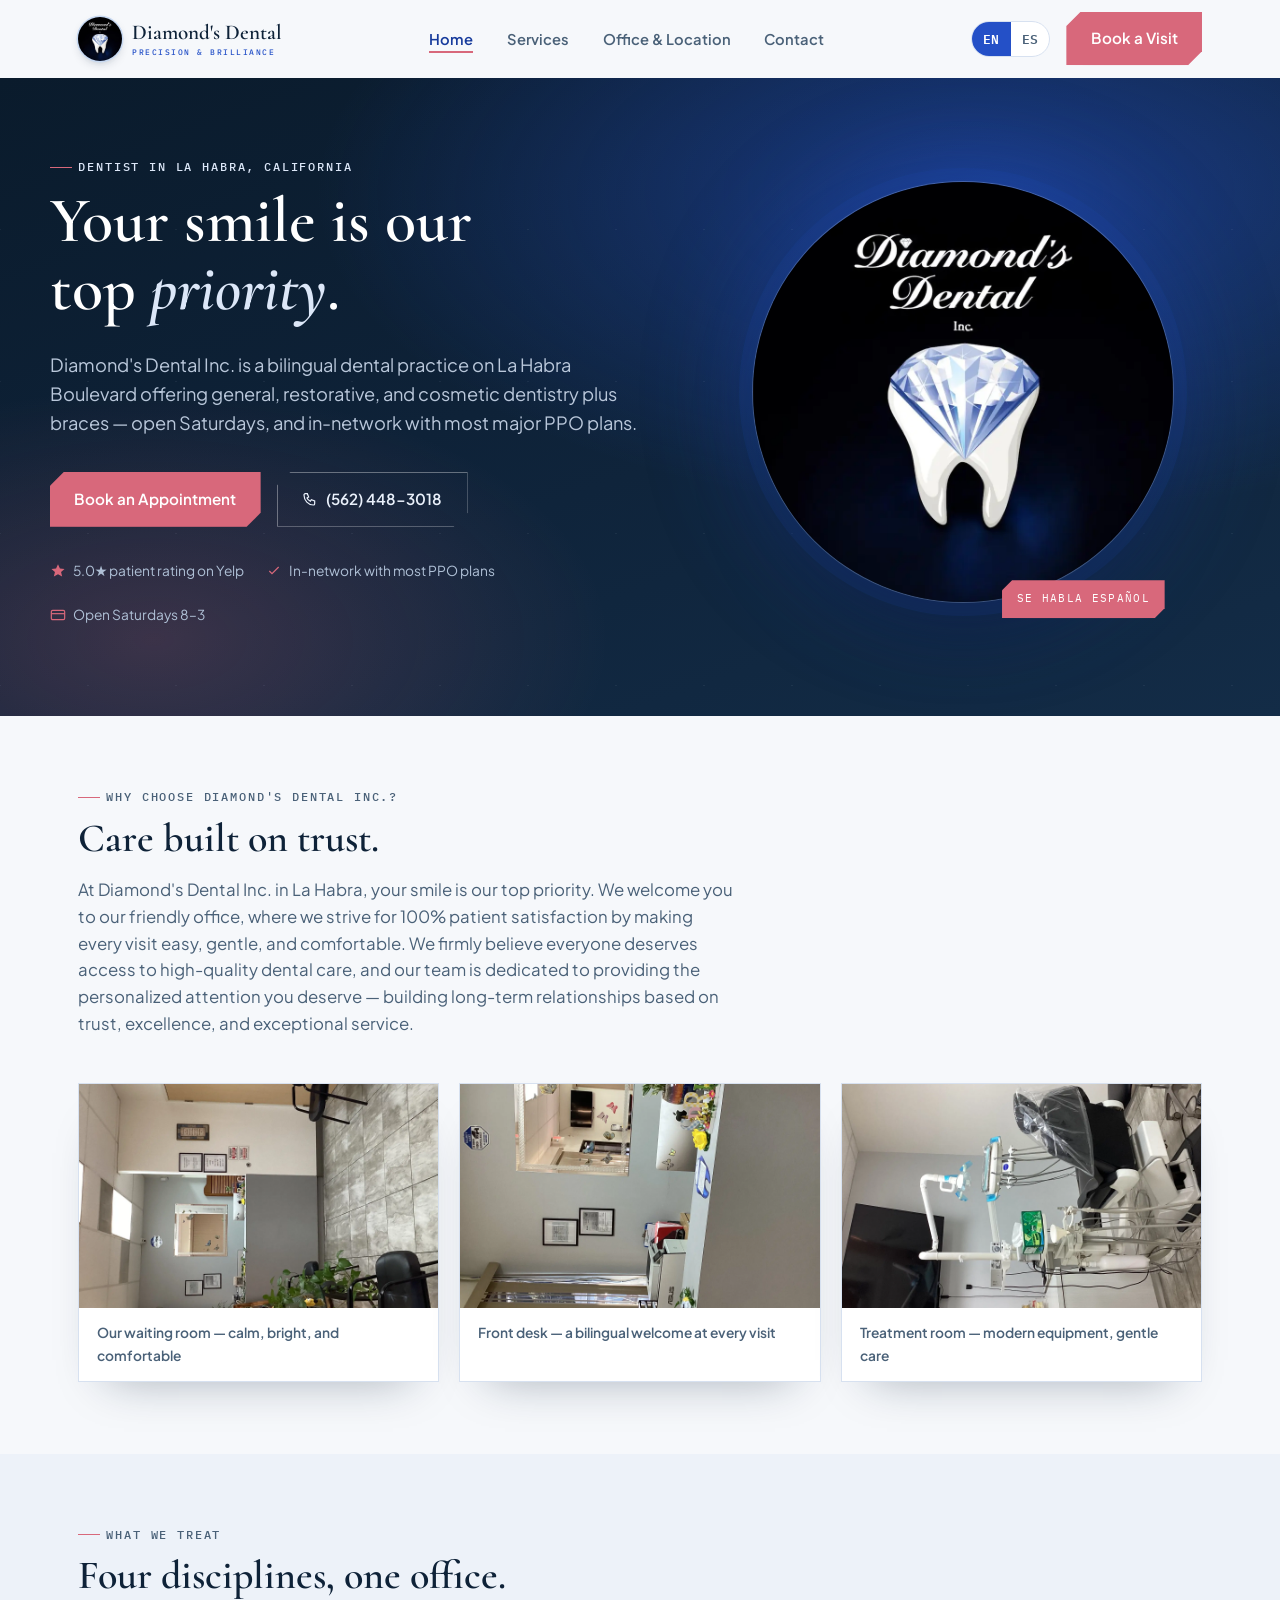
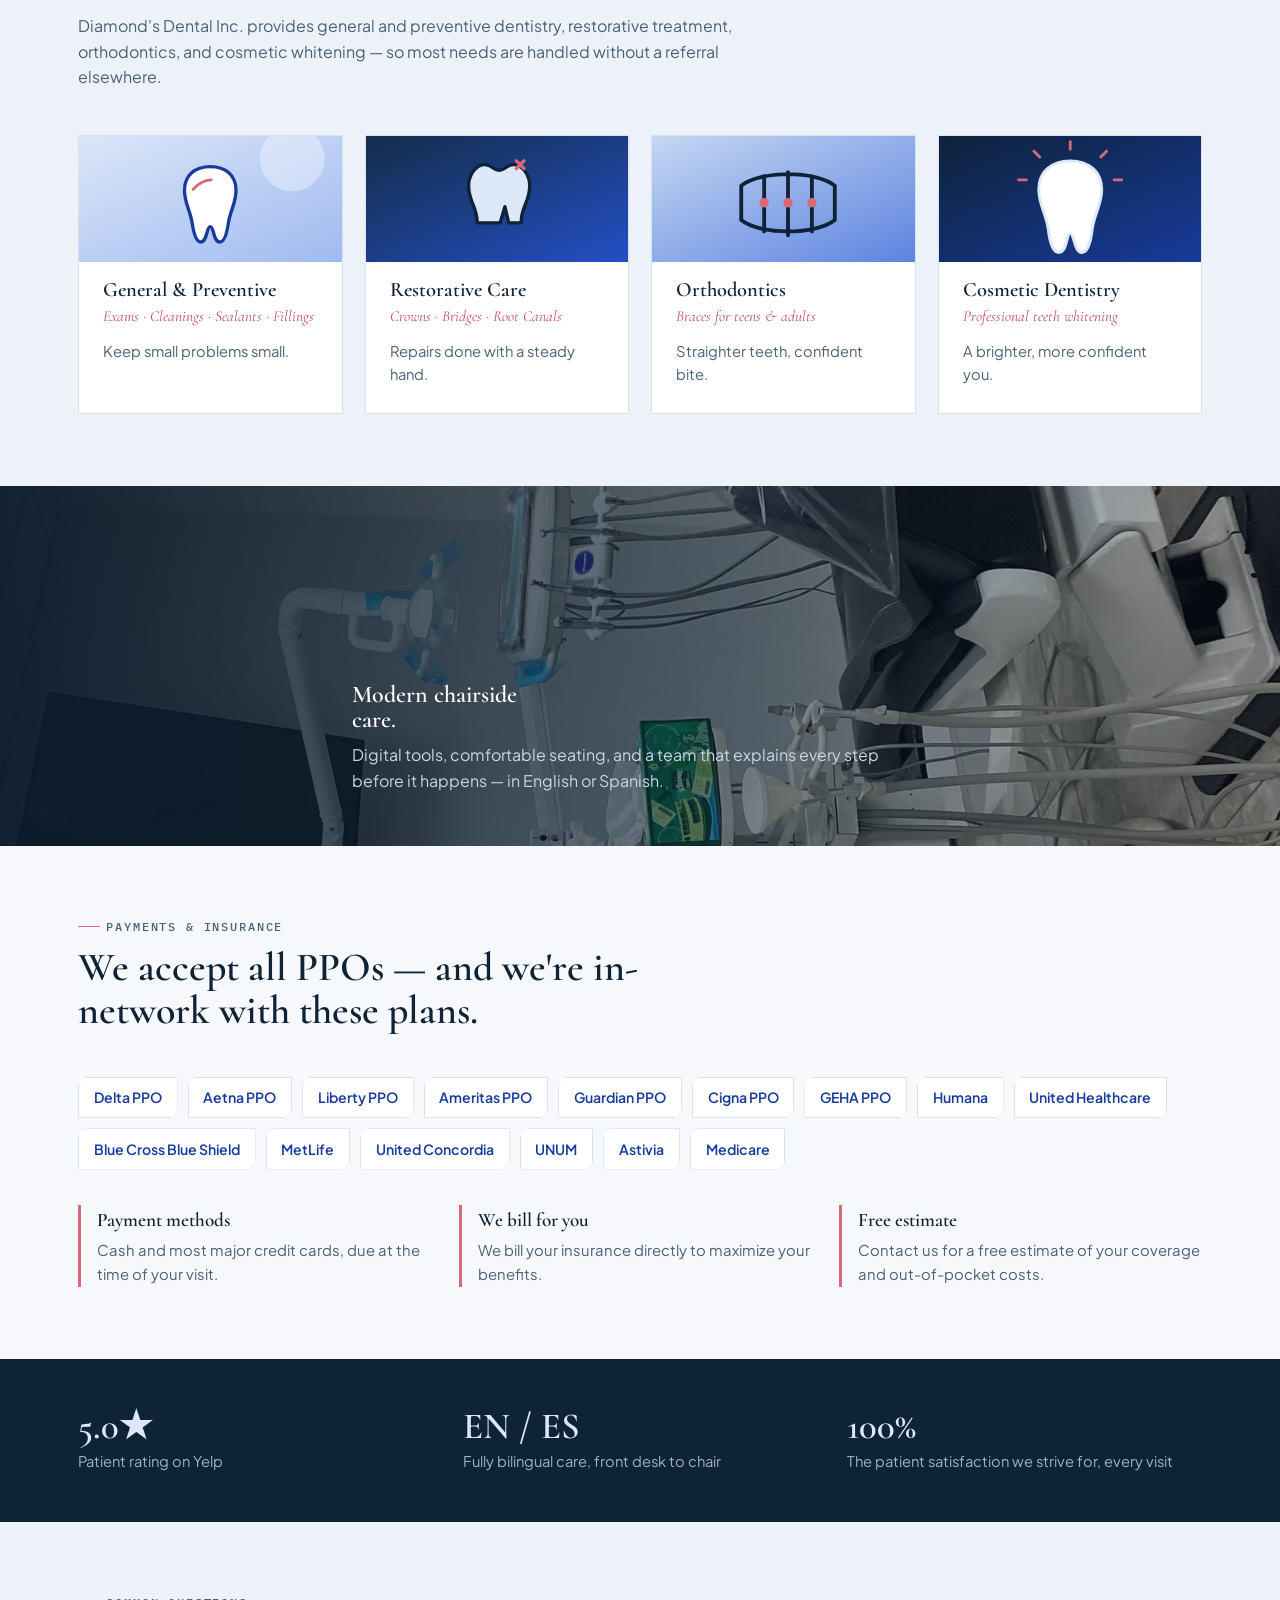
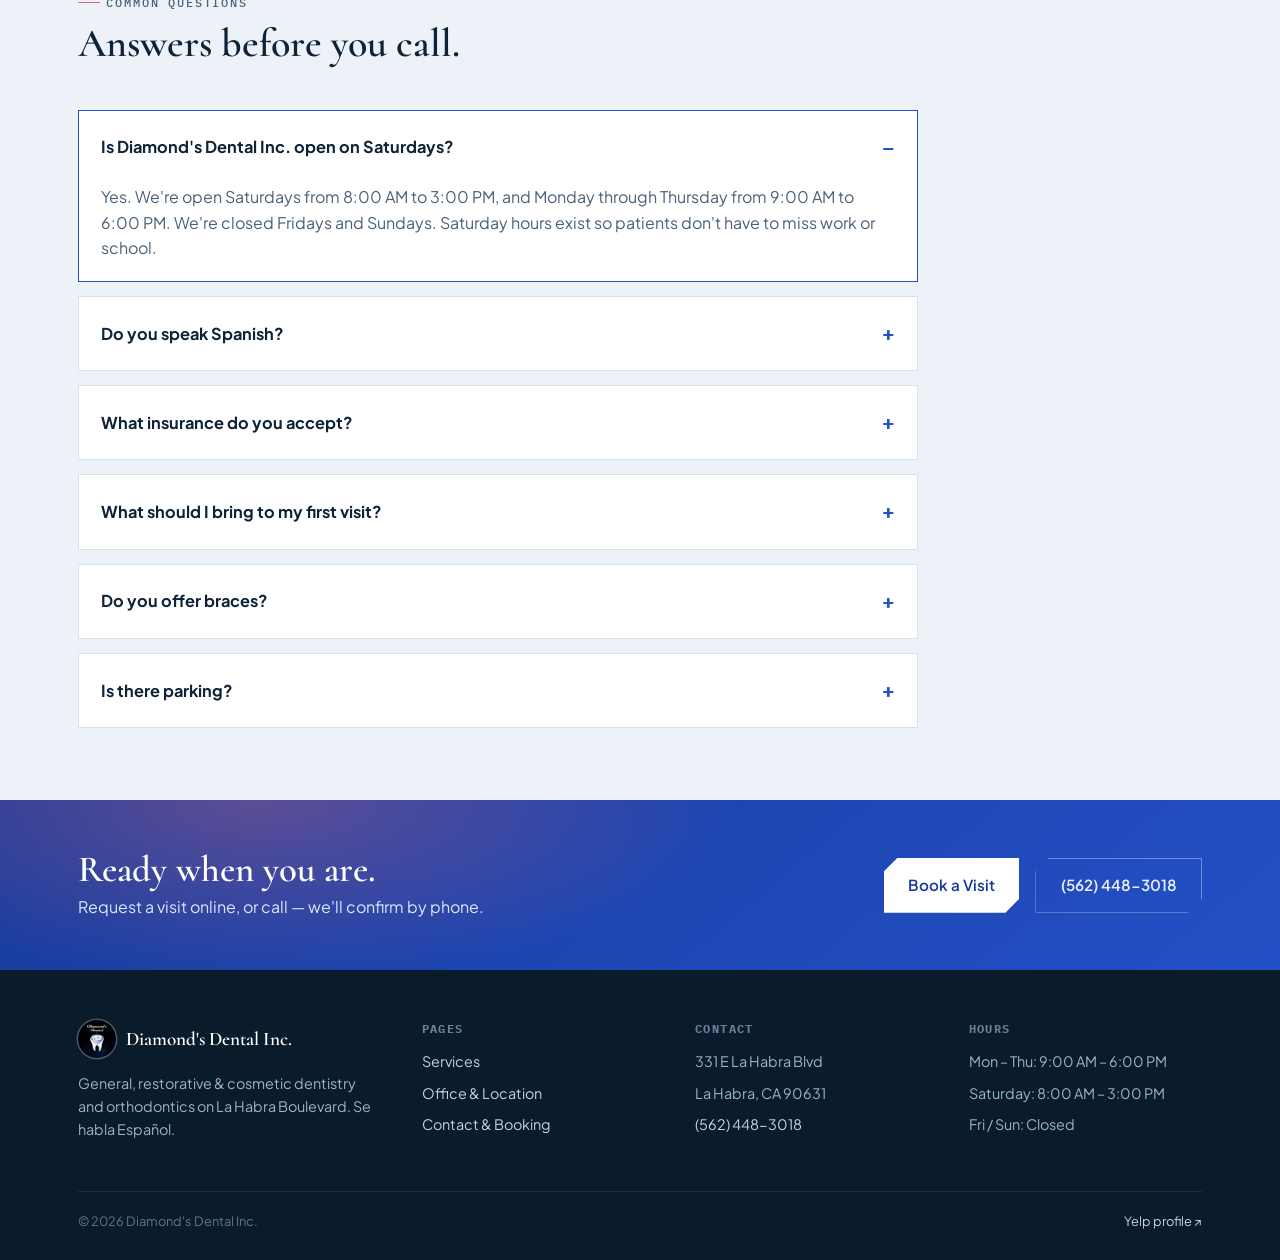
==== index.html @ ae42149b "Diamond's Dental Inc. — bilingual four-page site with LLMO/SEO structure - New logo across nav, hero" ====
<!DOCTYPE html>
<html lang="en" data-active-lang="en">
<head>
<meta charset="UTF-8">
<meta name="viewport" content="width=device-width, initial-scale=1.0">
<title>Diamond's Dental Inc. | Dentist in La Habra, CA — Open Saturdays, Se Habla Español</title>
<meta name="description" content="Diamond's Dental Inc. is a bilingual dental practice at 331 E La Habra Blvd, La Habra, CA. General, restorative, cosmetic dentistry and braces. In-network with most PPO plans. Open Saturdays. Call (562) 448-3018.">
<link rel="canonical" href="https://diamonds-dental-la-habra.vercel.app/">
<meta name="theme-color" content="#0E2238">
<meta name="geo.region" content="US-CA">
<meta name="geo.placename" content="La Habra, California">
<meta property="og:type" content="website">
<meta property="og:site_name" content="Diamond's Dental Inc.">
<meta property="og:title" content="Diamond's Dental Inc. — Dentist in La Habra, CA">
<meta property="og:description" content="Bilingual dental care in La Habra: general, restorative, cosmetic dentistry and braces. Most PPO plans accepted. Open Saturdays.">
<meta property="og:url" content="https://diamonds-dental-la-habra.vercel.app/">
<meta property="og:image" content="https://diamonds-dental-la-habra.vercel.app/assets/logo.webp">
<meta name="twitter:card" content="summary_large_image">
<link rel="icon" href="/assets/icon-512.png" sizes="512x512" type="image/png">
<link rel="apple-touch-icon" href="/assets/apple-touch-icon.png">
<link rel="manifest" href="/site.webmanifest">
<link rel="preconnect" href="https://fonts.googleapis.com">
<link rel="preconnect" href="https://fonts.gstatic.com" crossorigin>
<link href="https://fonts.googleapis.com/css2?family=Cormorant:ital,wght@0,400;0,500;0,600;1,500&family=Plus+Jakarta+Sans:wght@400;500;600;700&family=IBM+Plex+Mono:wght@500&display=swap" rel="stylesheet">
<link rel="stylesheet" href="/style.css">
<script type="application/ld+json">
{
  "@context": "https://schema.org",
  "@graph": [
    {
      "@type": ["Dentist","MedicalBusiness","LocalBusiness"],
      "@id": "https://diamonds-dental-la-habra.vercel.app/#practice",
      "name": "Diamond's Dental Inc.",
      "url": "https://diamonds-dental-la-habra.vercel.app/",
      "telephone": "+1-562-448-3018",
      "image": "https://diamonds-dental-la-habra.vercel.app/assets/waiting-room.webp",
      "logo": "https://diamonds-dental-la-habra.vercel.app/assets/logo.webp",
      "priceRange": "$$",
      "currenciesAccepted": "USD",
      "paymentAccepted": "Cash, Credit Card, PPO dental insurance, Medicare",
      "address": {
        "@type": "PostalAddress",
        "streetAddress": "331 E La Habra Blvd",
        "addressLocality": "La Habra",
        "addressRegion": "CA",
        "postalCode": "90631",
        "addressCountry": "US"
      },
      "geo": { "@type": "GeoCoordinates", "latitude": 33.9319, "longitude": -117.9462 },
      "areaServed": [
        {"@type":"City","name":"La Habra"},
        {"@type":"City","name":"La Habra Heights"},
        {"@type":"City","name":"Whittier"},
        {"@type":"City","name":"Brea"},
        {"@type":"City","name":"Fullerton"},
        {"@type":"City","name":"Buena Park"},
        {"@type":"City","name":"Hacienda Heights"}
      ],
      "availableLanguage": [
        {"@type":"Language","name":"English"},
        {"@type":"Language","name":"Spanish"}
      ],
      "openingHoursSpecification": [
        {"@type":"OpeningHoursSpecification","dayOfWeek":["Monday","Tuesday","Wednesday","Thursday"],"opens":"09:00","closes":"18:00"},
        {"@type":"OpeningHoursSpecification","dayOfWeek":"Saturday","opens":"08:00","closes":"15:00"}
      ],
      "aggregateRating": {"@type":"AggregateRating","ratingValue":"5.0","bestRating":"5","ratingCount":"2"},
      "sameAs": ["https://www.yelp.com/biz/diamond-dental-la-habra-4"],
      "medicalSpecialty": ["Dentistry","Orthodontic"],
      "hasOfferCatalog": {
        "@type": "OfferCatalog",
        "name": "Dental services",
        "itemListElement": [
          {"@type":"Offer","itemOffered":{"@type":"MedicalProcedure","name":"General and preventive dentistry","description":"Comprehensive exams, digital X-rays, cleanings, sealants and tooth-colored fillings."}},
          {"@type":"Offer","itemOffered":{"@type":"MedicalProcedure","name":"Restorative dentistry","description":"Crowns, bridges, root canal therapy and extractions."}},
          {"@type":"Offer","itemOffered":{"@type":"MedicalProcedure","name":"Orthodontics","description":"Braces for teens and adults, with Saturday adjustment visits."}},
          {"@type":"Offer","itemOffered":{"@type":"MedicalProcedure","name":"Cosmetic dentistry","description":"Professional in-office teeth whitening and smile refinements."}}
        ]
      }
    },
    {
      "@type": "WebSite",
      "@id": "https://diamonds-dental-la-habra.vercel.app/#website",
      "url": "https://diamonds-dental-la-habra.vercel.app/",
      "name": "Diamond's Dental Inc.",
      "publisher": {"@id":"https://diamonds-dental-la-habra.vercel.app/#practice"},
      "inLanguage": ["en-US","es-US"]
    },
    {
      "@type": "FAQPage",
      "@id": "https://diamonds-dental-la-habra.vercel.app/#faq",
      "mainEntity": [
        {"@type":"Question","name":"Is Diamond's Dental Inc. open on Saturdays?","acceptedAnswer":{"@type":"Answer","text":"Yes. Diamond's Dental Inc. is open Saturdays from 8:00 AM to 3:00 PM, and Monday through Thursday from 9:00 AM to 6:00 PM. The office is closed Fridays and Sundays."}},
        {"@type":"Question","name":"Does Diamond's Dental Inc. speak Spanish?","acceptedAnswer":{"@type":"Answer","text":"Yes. The practice is fully bilingual — se habla español — from the front desk through treatment, and appointments are confirmed in the patient's preferred language."}},
        {"@type":"Question","name":"What dental insurance does Diamond's Dental Inc. accept?","acceptedAnswer":{"@type":"Answer","text":"Diamond's Dental Inc. accepts all PPO dental plans and is in-network with Delta PPO, Aetna PPO, Liberty PPO, Ameritas PPO, Guardian PPO, Cigna PPO, GEHA PPO, Humana, United Healthcare, Blue Cross Blue Shield, MetLife, United Concordia, UNUM and Astivia. Medicare is also accepted. The office bills insurance directly and provides a free estimate of coverage."}},
        {"@type":"Question","name":"What should I bring to my first dental visit?","acceptedAnswer":{"@type":"Answer","text":"Bring your insurance card and a photo ID — both are required at each visit. Cash and most major credit cards are accepted at the time of the visit."}},
        {"@type":"Question","name":"Does Diamond's Dental Inc. offer braces?","acceptedAnswer":{"@type":"Answer","text":"Yes. Braces are available for teenagers and adults, including Saturday adjustment appointments so treatment fits around school and work."}},
        {"@type":"Question","name":"Is there parking at Diamond's Dental Inc.?","acceptedAnswer":{"@type":"Answer","text":"Yes. Free parking is available on site at 331 E La Habra Blvd, La Habra, CA 90631."}}
      ]
    }
  ]
}
</script>
</head>
<body>
<a class="skip-link" href="#main">Skip to content</a>

<header id="siteHeader">
<nav class="wrap" aria-label="Primary">
<a href="/" class="brand"><img src="/assets/logo.webp" width="44" height="44" alt="Diamond's Dental Inc. logo: a diamond set into a molar"><span class="brand-word">Diamond's Dental<small>Precision &amp; Brilliance</small></span></a>
<ul class="nav-links" id="navLinks">
<li><a href="/" aria-current="page"><span data-lang="en">Home</span><span data-lang="es">Inicio</span></a></li>
<li><a href="/services"><span data-lang="en">Services</span><span data-lang="es">Servicios</span></a></li>
<li><a href="/office"><span data-lang="en">Office &amp; Location</span><span data-lang="es">Consultorio</span></a></li>
<li><a href="/contact"><span data-lang="en">Contact</span><span data-lang="es">Contacto</span></a></li>
</ul>
<div class="nav-right">
<div class="lang-toggle" role="group" aria-label="Language / Idioma"><button type="button" id="btnEN" class="active" aria-pressed="true">EN</button><button type="button" id="btnES" aria-pressed="false">ES</button></div>
<a href="/contact" class="btn btn-primary"><span data-lang="en">Book a Visit</span><span data-lang="es">Reservar</span></a>
<button class="burger" id="burgerBtn" aria-label="Open menu" aria-expanded="false" aria-controls="navLinks"><svg viewBox="0 0 24 24" fill="none" stroke="currentColor" stroke-width="1.8" aria-hidden="true"><path d="M3 6h18M3 12h18M3 18h18"/></svg></button>
</div>
</nav>
</header>

<main id="main">

<section class="hero-dark">
<div class="wrap hero-inner">
<div>
<p class="eyebrow"><span data-lang="en">Dentist in La Habra, California</span><span data-lang="es">Dentista en La Habra, California</span></p>
<h1><span data-lang="en">Your smile is our<br>top <em>priority</em>.</span><span data-lang="es">Su sonrisa es nuestra<br>mayor <em>prioridad</em>.</span></h1>
<p class="lede"><span data-lang="en">Diamond's Dental Inc. is a bilingual dental practice on La Habra Boulevard offering general, restorative, and cosmetic dentistry plus braces — open Saturdays, and in-network with most major PPO plans.</span><span data-lang="es">Diamond's Dental Inc. es un consultorio dental bilingüe en La Habra Boulevard: odontología general, restaurativa, cosmética y frenos — abierto los sábados y en red con la mayoría de planes PPO.</span></p>
<div class="hero-ctas">
<a href="/contact" class="btn btn-primary"><span data-lang="en">Book an Appointment</span><span data-lang="es">Reservar una Cita</span></a>
<a href="tel:+15624483018" class="btn btn-ghost on-dark"><svg viewBox="0 0 24 24" fill="none" stroke="currentColor" stroke-width="1.8" aria-hidden="true"><path d="M4 4h4l2 5-2.5 1.5a11 11 0 0 0 5 5L14 13l5 2v4a2 2 0 0 1-2 2C9.7 21 3 14.3 3 6a2 2 0 0 1 2-2Z"/></svg>(562) 448-3018</a>
</div>
<ul class="trust-row">
<li><svg viewBox="0 0 24 24" fill="currentColor" aria-hidden="true"><path d="M12 2l2.9 6.3 6.9.7-5.2 4.6 1.6 6.8L12 17l-6.2 3.4 1.6-6.8L2.2 9l6.9-.7L12 2z"/></svg><span data-lang="en">5.0★ patient rating on Yelp</span><span data-lang="es">5.0★ calificación en Yelp</span></li>
<li><svg viewBox="0 0 24 24" fill="none" stroke="currentColor" stroke-width="1.8" aria-hidden="true"><path d="M5 12l4 4L19 6"/></svg><span data-lang="en">In-network with most PPO plans</span><span data-lang="es">En red con la mayoría de PPO</span></li>
<li><svg viewBox="0 0 24 24" fill="none" stroke="currentColor" stroke-width="1.8" aria-hidden="true"><rect x="2" y="5" width="20" height="14" rx="2"/><path d="M2 10h20"/></svg><span data-lang="en">Open Saturdays 8–3</span><span data-lang="es">Abierto sábados 8–3</span></li>
</ul>
</div>
<div class="logo-stage">
<span class="halo" aria-hidden="true"></span>
<img src="/assets/logo.webp" width="900" height="900" alt="Diamond's Dental Inc. logo: a brilliant-cut diamond set into a white molar above the practice name" fetchpriority="high">
<span class="hero-badge">Se habla Español</span>
</div>
</div>
</section>

<section class="section" id="why">
<div class="wrap">
<div class="section-head reveal">
<p class="eyebrow"><span data-lang="en">Why Choose Diamond's Dental Inc.?</span><span data-lang="es">¿Por Qué Diamond's Dental Inc.?</span></p>
<h2><span data-lang="en">Care built on trust.</span><span data-lang="es">Atención basada en la confianza.</span></h2>
<p class="lead-answer"><span data-lang="en">At Diamond's Dental Inc. in La Habra, your smile is our top priority. We welcome you to our friendly office, where we strive for 100% patient satisfaction by making every visit easy, gentle, and comfortable. We firmly believe everyone deserves access to high-quality dental care, and our team is dedicated to providing the personalized attention you deserve — building long-term relationships based on trust, excellence, and exceptional service.</span><span data-lang="es">En Diamond's Dental Inc. en La Habra, su sonrisa es nuestra prioridad. Le damos la bienvenida a nuestra clínica, donde hablamos español y brindamos atención dental personalizada de alta calidad. Nuestro objetivo es hacer que cada visita sea fácil y sin estrés, construyendo relaciones de confianza a largo plazo.</span></p>
</div>
<div class="gallery">
<figure class="photo reveal"><img src="/assets/waiting-room.webp" width="1600" height="1000" loading="lazy" alt="The waiting room at Diamond's Dental Inc., with natural light through window blinds, plants, and black seating"><figcaption><span data-lang="en">Our waiting room — calm, bright, and comfortable</span><span data-lang="es">Sala de espera — tranquila, luminosa y cómoda</span></figcaption></figure>
<figure class="photo reveal"><img src="/assets/front-desk.webp" width="1600" height="1000" loading="lazy" alt="The front desk at Diamond's Dental Inc., with a computer, seasonal decorations, and framed City of La Habra licenses on the wall"><figcaption><span data-lang="en">Front desk — a bilingual welcome at every visit</span><span data-lang="es">Recepción — bienvenida bilingüe en cada visita</span></figcaption></figure>
<figure class="photo reveal"><img src="/assets/treatment-room.webp" width="1600" height="1000" loading="lazy" alt="A treatment room at Diamond's Dental Inc. with a dental chair, overhead light, instrument tray and wall-mounted monitor"><figcaption><span data-lang="en">Treatment room — modern equipment, gentle care</span><span data-lang="es">Sala de tratamiento — equipo moderno, trato suave</span></figcaption></figure>
</div>
</div>
</section>

<section class="section section-alt" id="services">
<div class="wrap">
<div class="section-head reveal">
<p class="eyebrow"><span data-lang="en">What We Treat</span><span data-lang="es">Lo Que Tratamos</span></p>
<h2><span data-lang="en">Four disciplines, one office.</span><span data-lang="es">Cuatro disciplinas, un consultorio.</span></h2>
<p><span data-lang="en">Diamond's Dental Inc. provides general and preventive dentistry, restorative treatment, orthodontics, and cosmetic whitening — so most needs are handled without a referral elsewhere.</span><span data-lang="es">Ofrecemos odontología general y preventiva, tratamiento restaurativo, ortodoncia y blanqueamiento cosmético — la mayoría de las necesidades se atienden aquí mismo.</span></p>
</div>
<div class="services-grid">
<a class="service-card reveal" href="/services#general">
<span class="card-thumb"><svg viewBox="0 0 300 132" preserveAspectRatio="xMidYMid slice" role="img" aria-label="Illustration of a healthy tooth"><defs><linearGradient id="tg1" x1="0" y1="0" x2="1" y2="1"><stop offset="0" stop-color="#DCE7F8"/><stop offset="1" stop-color="#9FB9F0"/></linearGradient></defs><rect width="300" height="132" fill="url(#tg1)"/><circle cx="236" cy="24" r="34" fill="#FFFFFF" opacity=".35"/><g class="thumb-icon" transform="translate(110,26)"><path d="M40 6c-16 0-27 9-27 25 0 13 6 21 8 34 1 7 3 20 9 20 7 0 6-16 10-16s3 16 10 16c6 0 8-13 9-20 2-13 8-21 8-34 0-16-11-25-27-25Z" fill="#FFFFFF" stroke="#173B9C" stroke-width="3.5"/><path d="M22 30c5-7 14-10 19-10" stroke="#D8687B" stroke-width="3" fill="none" stroke-linecap="round"/></g></svg></span>
<h3><span data-lang="en">General &amp; Preventive</span><span data-lang="es">General y Preventiva</span></h3>
<span class="sub"><span data-lang="en">Exams · Cleanings · Sealants · Fillings</span><span data-lang="es">Exámenes · Limpiezas · Selladores</span></span>
<p><span data-lang="en">Keep small problems small.</span><span data-lang="es">Mantenga los problemas pequeños.</span></p>
</a>
<a class="service-card reveal" href="/services#restorative">
<span class="card-thumb"><svg viewBox="0 0 300 132" preserveAspectRatio="xMidYMid slice" role="img" aria-label="Illustration of a dental crown"><defs><linearGradient id="tg2" x1="0" y1="0" x2="1" y2="1"><stop offset="0" stop-color="#132C47"/><stop offset="1" stop-color="#2450C7"/></linearGradient></defs><rect width="300" height="132" fill="url(#tg2)"/><g class="thumb-icon" transform="translate(108,22)"><path d="M12 30c0-13 9-22 17-22s9 6 15 6 7-6 15-6 17 9 17 22c0 17-9 22-9 39H54l-4-17-5 17H21c0-17-9-22-9-39Z" fill="#DCE7F8" stroke="#0E2238" stroke-width="3.5" stroke-linejoin="round"/><path d="M62 4l8 8M70 4l-8 8" stroke="#D8687B" stroke-width="3.5" stroke-linecap="round"/></g></svg></span>
<h3><span data-lang="en">Restorative Care</span><span data-lang="es">Cuidado Restaurativo</span></h3>
<span class="sub"><span data-lang="en">Crowns · Bridges · Root Canals</span><span data-lang="es">Coronas · Puentes · Endodoncias</span></span>
<p><span data-lang="en">Repairs done with a steady hand.</span><span data-lang="es">Reparaciones con mano firme.</span></p>
</a>
<a class="service-card reveal" href="/services#orthodontics">
<span class="card-thumb"><svg viewBox="0 0 300 132" preserveAspectRatio="xMidYMid slice" role="img" aria-label="Illustration of braces on teeth"><defs><linearGradient id="tg3" x1="0" y1="0" x2="1" y2="1"><stop offset="0" stop-color="#C7D9F2"/><stop offset="1" stop-color="#5B82E0"/></linearGradient></defs><rect width="300" height="132" fill="url(#tg3)"/><g class="thumb-icon" transform="translate(96,30)" fill="none" stroke="#0E2238" stroke-width="4" stroke-linecap="round"><path d="M10 22c20-16 78-16 98 0M10 58c20 16 78 16 98 0M10 22v36M108 22v36M34 12v58M59 8v66M84 12v58"/><circle cx="34" cy="40" r="5" fill="#D8687B" stroke="none"/><circle cx="59" cy="40" r="5" fill="#D8687B" stroke="none"/><circle cx="84" cy="40" r="5" fill="#D8687B" stroke="none"/></g></svg></span>
<h3><span data-lang="en">Orthodontics</span><span data-lang="es">Ortodoncia</span></h3>
<span class="sub"><span data-lang="en">Braces for teens &amp; adults</span><span data-lang="es">Frenos para adolescentes y adultos</span></span>
<p><span data-lang="en">Straighter teeth, confident bite.</span><span data-lang="es">Dientes más rectos, mordida segura.</span></p>
</a>
<a class="service-card reveal" href="/services#cosmetic">
<span class="card-thumb"><svg viewBox="0 0 300 132" preserveAspectRatio="xMidYMid slice" role="img" aria-label="Illustration of a whitened tooth"><defs><linearGradient id="tg4" x1="0" y1="0" x2="1" y2="1"><stop offset="0" stop-color="#0E2238"/><stop offset="1" stop-color="#173B9C"/></linearGradient></defs><rect width="300" height="132" fill="url(#tg4)"/><g class="thumb-icon"><path d="M150 26c-19 0-33 11-33 30 0 16 8 26 10 42 1 9 4 24 11 24 9 0 8-20 12-20s4 20 12 20c7 0 10-15 11-24 2-16 10-26 10-42 0-19-14-30-33-30Z" fill="#FFFFFF" stroke="#DCE7F8" stroke-width="3"/><g stroke="#D8687B" stroke-width="3" stroke-linecap="round"><path d="M150 6v8M112 16l6 6M188 16l-6 6M96 46h8M196 46h8"/></g></g></svg></span>
<h3><span data-lang="en">Cosmetic Dentistry</span><span data-lang="es">Odontología Cosmética</span></h3>
<span class="sub"><span data-lang="en">Professional teeth whitening</span><span data-lang="es">Blanqueamiento profesional</span></span>
<p><span data-lang="en">A brighter, more confident you.</span><span data-lang="es">Una sonrisa más brillante.</span></p>
</a>
</div>
</div>
</section>

<section class="photo-band">
<img src="/assets/treatment-room.webp" width="1600" height="1000" loading="lazy" alt="Dental chair and equipment in a treatment room at Diamond's Dental Inc.">
<div class="wrap">
<h2><span data-lang="en">Modern chairside care.</span><span data-lang="es">Atención moderna.</span></h2>
<p><span data-lang="en">Digital tools, comfortable seating, and a team that explains every step before it happens — in English or Spanish.</span><span data-lang="es">Herramientas digitales, asientos cómodos y un equipo que explica cada paso antes de comenzar — en inglés o español.</span></p>
</div>
</section>

<section class="section" id="insurance">
<div class="wrap">
<div class="section-head reveal">
<p class="eyebrow"><span data-lang="en">Payments &amp; Insurance</span><span data-lang="es">Pagos y Seguros</span></p>
<h2><span data-lang="en">We accept all PPOs — and we're in-network with these plans.</span><span data-lang="es">Aceptamos todos los PPO — y estamos en red con estos planes.</span></h2>
</div>
<ul class="ins-grid reveal">
<li>Delta PPO</li><li>Aetna PPO</li><li>Liberty PPO</li><li>Ameritas PPO</li><li>Guardian PPO</li><li>Cigna PPO</li><li>GEHA PPO</li><li>Humana</li><li>United Healthcare</li><li>Blue Cross Blue Shield</li><li>MetLife</li><li>United Concordia</li><li>UNUM</li><li>Astivia</li><li>Medicare</li>
</ul>
<div class="pay-note reveal">
<div><strong><span data-lang="en">Payment methods</span><span data-lang="es">Formas de pago</span></strong><span data-lang="en">Cash and most major credit cards, due at the time of your visit.</span><span data-lang="es">Efectivo y la mayoría de tarjetas de crédito, al momento de su visita.</span></div>
<div><strong><span data-lang="en">We bill for you</span><span data-lang="es">Facturamos por usted</span></strong><span data-lang="en">We bill your insurance directly to maximize your benefits.</span><span data-lang="es">Facturamos directamente a su seguro para maximizar sus beneficios.</span></div>
<div><strong><span data-lang="en">Free estimate</span><span data-lang="es">Estimado gratis</span></strong><span data-lang="en">Contact us for a free estimate of your coverage and out-of-pocket costs.</span><span data-lang="es">Contáctenos para un estimado gratuito de su cobertura y costos.</span></div>
</div>
</div>
</section>

<section class="stat-band">
<div class="wrap">
<div class="stat reveal"><h3>5.0★</h3><p><span data-lang="en">Patient rating on Yelp</span><span data-lang="es">Calificación en Yelp</span></p></div>
<div class="stat reveal"><h3>EN / ES</h3><p><span data-lang="en">Fully bilingual care, front desk to chair</span><span data-lang="es">Atención bilingüe completa</span></p></div>
<div class="stat reveal"><h3>100%</h3><p><span data-lang="en">The patient satisfaction we strive for, every visit</span><span data-lang="es">La satisfacción que buscamos en cada visita</span></p></div>
</div>
</section>

<section class="section section-alt" id="faq">
<div class="wrap">
<div class="section-head reveal">
<p class="eyebrow"><span data-lang="en">Common Questions</span><span data-lang="es">Preguntas Frecuentes</span></p>
<h2><span data-lang="en">Answers before you call.</span><span data-lang="es">Respuestas antes de llamar.</span></h2>
</div>
<div class="faq reveal">
<details open><summary><span data-lang="en">Is Diamond's Dental Inc. open on Saturdays?</span><span data-lang="es">¿Están abiertos los sábados?</span></summary><p class="answer"><span data-lang="en">Yes. We're open Saturdays from 8:00 AM to 3:00 PM, and Monday through Thursday from 9:00 AM to 6:00 PM. We're closed Fridays and Sundays. Saturday hours exist so patients don't have to miss work or school.</span><span data-lang="es">Sí. Abrimos los sábados de 8:00 AM a 3:00 PM, y de lunes a jueves de 9:00 AM a 6:00 PM. Cerramos viernes y domingos.</span></p></details>
<details><summary><span data-lang="en">Do you speak Spanish?</span><span data-lang="es">¿Hablan español?</span></summary><p class="answer"><span data-lang="en">Yes — se habla español. Our practice is fully bilingual from the front desk through treatment, and we confirm every appointment in your preferred language.</span><span data-lang="es">Sí, se habla español. Nuestro consultorio es completamente bilingüe, desde la recepción hasta el tratamiento.</span></p></details>
<details><summary><span data-lang="en">What insurance do you accept?</span><span data-lang="es">¿Qué seguros aceptan?</span></summary><p class="answer"><span data-lang="en">We accept all PPO plans and are in-network with Delta, Aetna, Liberty, Ameritas, Guardian, Cigna, GEHA, Humana, United Healthcare, Blue Cross Blue Shield, MetLife, United Concordia, UNUM and Astivia. We also accept Medicare, bill your insurance directly, and will give you a free estimate of your coverage.</span><span data-lang="es">Aceptamos todos los planes PPO y estamos en red con Delta, Aetna, Liberty, Ameritas, Guardian, Cigna, GEHA, Humana, United Healthcare, Blue Cross Blue Shield, MetLife, United Concordia, UNUM y Astivia. También aceptamos Medicare.</span></p></details>
<details><summary><span data-lang="en">What should I bring to my first visit?</span><span data-lang="es">¿Qué debo traer a mi primera visita?</span></summary><p class="answer"><span data-lang="en">Bring your insurance card and a photo ID — both are required at each visit. Cash and most major credit cards are accepted at the time of your visit.</span><span data-lang="es">Traiga su tarjeta de seguro e identificación con foto — ambos se requieren en cada visita.</span></p></details>
<details><summary><span data-lang="en">Do you offer braces?</span><span data-lang="es">¿Ofrecen frenos?</span></summary><p class="answer"><span data-lang="en">Yes. We provide braces for both teenagers and adults, including Saturday adjustment visits so treatment fits around school and work schedules.</span><span data-lang="es">Sí. Ofrecemos frenos para adolescentes y adultos, incluyendo ajustes los sábados.</span></p></details>
<details><summary><span data-lang="en">Is there parking?</span><span data-lang="es">¿Hay estacionamiento?</span></summary><p class="answer"><span data-lang="en">Yes — free parking is available on site at 331 E La Habra Blvd.</span><span data-lang="es">Sí, estacionamiento gratuito en el sitio, en 331 E La Habra Blvd.</span></p></details>
</div>
</div>
</section>

<section class="cta-band">
<div class="wrap">
<div><h2><span data-lang="en">Ready when you are.</span><span data-lang="es">Listos cuando usted lo esté.</span></h2><p><span data-lang="en">Request a visit online, or call — we'll confirm by phone.</span><span data-lang="es">Solicite una cita en línea o llame — confirmaremos por teléfono.</span></p></div>
<div class="hero-ctas" style="margin:0"><a href="/contact" class="btn btn-light"><span data-lang="en">Book a Visit</span><span data-lang="es">Reservar</span></a><a href="tel:+15624483018" class="btn btn-ghost on-dark">(562) 448-3018</a></div>
</div>
</section>

</main>

<footer>
<div class="wrap">
<div class="foot-grid">
<div>
<div class="foot-brand"><img src="/assets/logo.webp" width="38" height="38" loading="lazy" alt=""><span>Diamond's Dental Inc.</span></div>
<p style="max-width:34ch;font-size:.9rem">General, restorative &amp; cosmetic dentistry and orthodontics on La Habra Boulevard. Se habla Español.</p>
</div>
<div><h4>Pages</h4><ul><li><a href="/services">Services</a></li><li><a href="/office">Office &amp; Location</a></li><li><a href="/contact">Contact &amp; Booking</a></li></ul></div>
<div><h4>Contact</h4><ul><li>331 E La Habra Blvd</li><li>La Habra, CA 90631</li><li><a href="tel:+15624483018">(562) 448-3018</a></li></ul></div>
<div><h4>Hours</h4><ul><li>Mon – Thu: 9:00 AM – 6:00 PM</li><li>Saturday: 8:00 AM – 3:00 PM</li><li>Fri / Sun: Closed</li></ul></div>
</div>
<div class="foot-bottom"><span>© <span id="yr"></span> Diamond's Dental Inc.</span><a href="https://www.yelp.com/biz/diamond-dental-la-habra-4" target="_blank" rel="noopener">Yelp profile ↗</a></div>
</div>
</footer>
<script src="/app.js" defer></script>
</body>
</html>
---- style.css ----
:root{
  --ink:#0E2238;--ink-2:#132C47;--ink-soft:#4A6178;
  --porcelain:#F6F8FB;--porcelain-2:#EDF2F9;
  --brilliant:#2450C7;--brilliant-dark:#173B9C;
  --ice:#DCE7F8;--ice-2:#C7D9F2;
  --rose:#D8687B;--rose-dark:#C24F62;
  --line:#D7E1F0;--maxw:1180px;
}
*{box-sizing:border-box}
html{scroll-behavior:smooth}
body{margin:0;background:var(--porcelain);color:var(--ink);font-family:'Plus Jakarta Sans',system-ui,sans-serif;font-size:16px;line-height:1.6;-webkit-font-smoothing:antialiased}
img{max-width:100%;height:auto;display:block}
h1,h2,h3{font-family:'Cormorant',Georgia,serif;font-weight:600;line-height:1.07;margin:0 0 .4em}
a{color:var(--brilliant-dark)}
.wrap{max-width:var(--maxw);margin:0 auto;padding:0 28px}
.eyebrow{font-family:'IBM Plex Mono',monospace;font-size:.72rem;letter-spacing:.16em;text-transform:uppercase;color:var(--brilliant);font-weight:500;display:flex;align-items:center;gap:.55em;margin:0 0 .9em}
.eyebrow::before{content:"";width:22px;height:1px;background:var(--rose)}
.skip-link{position:absolute;left:-999px;background:var(--ink);color:#fff;padding:12px 18px;z-index:200}
.skip-link:focus{left:0;top:0}
:focus-visible{outline:2.5px solid var(--rose);outline-offset:3px}
.sr-only{position:absolute;width:1px;height:1px;padding:0;margin:-1px;overflow:hidden;clip:rect(0,0,0,0);white-space:nowrap;border:0}
.facet-sm{clip-path:polygon(0 12px,12px 0,100% 0,100% calc(100% - 12px),calc(100% - 12px) 100%,0 100%)}

/* buttons */
.btn{position:relative;display:inline-flex;align-items:center;gap:.55em;font-weight:600;font-size:.95rem;padding:.95em 1.6em;border:none;cursor:pointer;text-decoration:none;font-family:inherit;clip-path:polygon(0 14px,14px 0,100% 0,100% calc(100% - 14px),calc(100% - 14px) 100%,0 100%);overflow:hidden;transition:transform .18s}
.btn:hover{transform:translateY(-1px)}
.btn::after{content:"";position:absolute;top:0;left:-60%;width:40%;height:100%;background:linear-gradient(115deg,transparent,rgba(255,255,255,.55),transparent);transform:skewX(-18deg);transition:left .55s}
.btn:hover::after{left:130%}
.btn-primary{background:var(--rose);color:#fff;box-shadow:0 10px 24px -12px rgba(216,104,123,.7)}
.btn-primary:hover{background:var(--rose-dark)}
.btn-ghost{background:transparent;color:var(--ink);border:1.5px solid var(--line)}
.btn-ghost:hover{border-color:var(--brilliant);color:var(--brilliant-dark)}
.btn-ghost.on-dark{color:#EAF1FB;border-color:rgba(255,255,255,.35)}
.btn-ghost.on-dark:hover{border-color:#fff;color:#fff}
.btn-light{background:#fff;color:var(--brilliant-dark)}
.btn svg{width:16px;height:16px}

/* header */
header{position:sticky;top:0;z-index:100;background:rgba(246,248,251,.92);backdrop-filter:blur(10px);border-bottom:1px solid transparent;transition:border-color .25s,box-shadow .25s}
header.scrolled{border-color:var(--line);box-shadow:0 6px 24px -18px rgba(14,34,56,.35)}
nav.wrap{display:flex;align-items:center;justify-content:space-between;padding-top:12px;padding-bottom:12px}
.brand{display:flex;align-items:center;gap:.65em;text-decoration:none;color:var(--ink)}
.brand img{width:44px;height:44px;border-radius:50%;object-fit:cover;background:#0A1B2C;box-shadow:0 0 0 1.5px var(--ice-2),0 4px 12px -5px rgba(14,34,56,.45)}
.brand-word{font-family:'Cormorant',serif;font-weight:600;font-size:1.32rem;line-height:1.1}
.brand-word small{display:block;font-family:'IBM Plex Mono',monospace;font-size:.52rem;letter-spacing:.18em;text-transform:uppercase;color:var(--brilliant);font-weight:500;margin-top:2px}
.nav-links{display:flex;gap:2.1em;list-style:none;margin:0;padding:0}
.nav-links a{text-decoration:none;font-size:.92rem;font-weight:600;color:var(--ink-soft);padding-bottom:3px;border-bottom:2px solid transparent;transition:.2s}
.nav-links a:hover,.nav-links a[aria-current="page"]{color:var(--brilliant-dark);border-color:var(--rose)}
.nav-right{display:flex;align-items:center;gap:1em}
.lang-toggle{font-family:'IBM Plex Mono',monospace;font-size:.72rem;display:flex;border:1px solid var(--line);border-radius:999px;overflow:hidden;background:#fff}
.lang-toggle button{background:none;border:none;padding:.45em .85em;cursor:pointer;color:var(--ink-soft);font-weight:600;font-family:inherit}
.lang-toggle button.active{background:var(--brilliant);color:#fff}
.burger{display:none;background:none;border:none;cursor:pointer;padding:6px}
.burger svg{width:26px;height:26px;color:var(--ink)}
@media(max-width:920px){
  .nav-links{position:fixed;inset:68px 0 auto 0;background:var(--porcelain);flex-direction:column;gap:0;padding:10px 28px 20px;border-bottom:1px solid var(--line);transform:translateY(-8px);opacity:0;pointer-events:none;transition:.2s}
  .nav-links.open{opacity:1;transform:none;pointer-events:auto}
  .nav-links a{display:block;padding:.85em 0;border-bottom:1px solid var(--line)}
  .burger{display:block}
  .nav-right .btn-primary{display:none}
}

/* hero */
.hero-dark{position:relative;color:#fff;overflow:hidden;background:radial-gradient(1100px 520px at 78% 18%,rgba(36,80,199,.55),transparent 62%),radial-gradient(760px 420px at 12% 88%,rgba(216,104,123,.22),transparent 60%),linear-gradient(160deg,#0A1B2C,#0E2238 46%,#132C47)}
.hero-dark::before{content:"";position:absolute;inset:0;opacity:.1;background-image:linear-gradient(60deg,rgba(220,231,248,.6) 1px,transparent 1px),linear-gradient(-60deg,rgba(220,231,248,.6) 1px,transparent 1px);background-size:88px 152px}
.hero-inner{display:grid;grid-template-columns:1.05fr .95fr;gap:56px;align-items:center;padding:80px 0 90px;position:relative}
.hero-dark h1{font-size:clamp(2.6rem,5.4vw,4rem);color:#fff}
.hero-dark h1 em{font-style:italic;color:var(--ice)}
.hero-dark .eyebrow{color:var(--ice)}
.hero-dark p.lede{font-size:1.14rem;color:#B9C7DA;max-width:50ch;margin:0 0 1.9em}
.hero-ctas{display:flex;flex-wrap:wrap;gap:1em;margin-bottom:2.1em}
.trust-row{display:flex;flex-wrap:wrap;gap:1.6em;font-size:.86rem;color:#AFC0D6;list-style:none;padding:0;margin:0}
.trust-row li{display:flex;align-items:center;gap:.5em}
.trust-row svg{width:16px;height:16px;color:var(--rose);flex:none}
.logo-stage{position:relative;justify-self:center;width:min(420px,86%)}
.logo-stage .halo{position:absolute;inset:-10%;border-radius:50%;background:radial-gradient(closest-side,rgba(36,80,199,.5),rgba(36,80,199,0) 72%);filter:blur(8px);animation:breathe 5.5s ease-in-out infinite}
.logo-stage img{position:relative;width:100%;border-radius:50%;animation:gfloat 7s ease-in-out infinite;box-shadow:0 0 0 1px rgba(220,231,248,.22),0 0 0 14px rgba(36,80,199,.1),0 0 100px 8px rgba(36,80,199,.4),0 40px 80px -30px rgba(4,12,22,.9)}
@keyframes gfloat{0%,100%{transform:translateY(0)}50%{transform:translateY(-14px)}}
@keyframes breathe{0%,100%{opacity:.7}50%{opacity:1}}
.hero-badge{position:absolute;right:2%;bottom:-16px;background:var(--rose);color:#fff;font-family:'IBM Plex Mono',monospace;font-size:.7rem;letter-spacing:.12em;text-transform:uppercase;padding:.9em 1.3em;clip-path:polygon(0 10px,10px 0,100% 0,100% calc(100% - 10px),calc(100% - 10px) 100%,0 100%);box-shadow:0 16px 30px -12px rgba(216,104,123,.8)}
.hero-sub{position:relative;overflow:hidden;color:var(--ink);background:radial-gradient(900px 420px at 85% 0%,rgba(36,80,199,.16),transparent 62%),linear-gradient(160deg,#fff,var(--porcelain-2) 60%,var(--ice));border-bottom:1px solid var(--line)}
.hero-sub .hero-inner{padding:60px 0 66px}
.hero-sub h1{font-size:clamp(2.3rem,4.6vw,3.4rem)}
.hero-sub p.lede{font-size:1.1rem;color:var(--ink-soft);max-width:52ch;margin:0 0 1.7em}
.hero-sub .logo-stage img{box-shadow:0 0 0 1px var(--ice-2),0 30px 60px -34px rgba(14,34,56,.6)}
@media(max-width:880px){.hero-inner{grid-template-columns:1fr;padding:56px 0 72px}.logo-stage{width:min(280px,70%);order:-1;margin:0 auto}}

/* sections */
.section{padding:72px 0;position:relative}
.section-alt{background:var(--porcelain-2)}
.section-head{max-width:660px;margin-bottom:2.8rem}
.section-head h2{font-size:clamp(1.9rem,3.4vw,2.5rem)}
.section-head p{color:var(--ink-soft);max-width:62ch}
.lead-answer{font-size:1.05rem;color:var(--ink);max-width:62ch}

/* service cards */
.services-grid{display:grid;grid-template-columns:repeat(4,1fr);gap:22px}
@media(max-width:980px){.services-grid{grid-template-columns:repeat(2,1fr)}}
@media(max-width:560px){.services-grid{grid-template-columns:1fr}}
.service-card{background:#fff;border:1px solid var(--line);padding:0 0 26px;display:block;text-decoration:none;color:inherit;overflow:hidden;transition:.2s}
.service-card:hover{transform:translateY(-4px);box-shadow:0 22px 40px -26px rgba(14,34,56,.28);border-color:var(--brilliant)}
.card-thumb{display:block;width:100%;height:126px;margin-bottom:1.1em}
.card-thumb svg{width:100%;height:100%;display:block}
.thumb-icon{transition:transform .25s}
.service-card:hover .thumb-icon{transform:translateY(-3px)}
.service-card h3{font-size:1.28rem;margin-bottom:.15em;padding:0 24px}
.service-card .sub{display:block;font-family:'Cormorant',serif;font-style:italic;font-size:.96rem;color:var(--rose-dark);margin-bottom:.7em;padding:0 24px}
.service-card p{font-size:.92rem;color:var(--ink-soft);margin:0;padding:0 24px}
.service-card .icon{width:36px;height:36px;color:var(--brilliant);margin:26px 24px 1em}

/* service detail rows */
.svc-row{display:grid;grid-template-columns:.9fr 1.1fr;gap:48px;align-items:center;padding:52px 0;border-bottom:1px solid var(--line)}
.svc-row:last-of-type{border-bottom:none}
.svc-row.flip .svc-art{order:2}
@media(max-width:880px){.svc-row{grid-template-columns:1fr}.svc-row.flip .svc-art{order:0}}
.svc-art{background:#fff;border:1px solid var(--line);padding:30px;display:flex;align-items:center;justify-content:center;box-shadow:0 26px 50px -32px rgba(14,34,56,.35)}
.svc-art svg{width:100%;max-width:280px;height:auto}
.svc-copy p{color:var(--ink-soft)}
.tick-list{list-style:none;margin:1.3em 0 0;padding:0;display:grid;gap:.65em}
.tick-list li{display:flex;align-items:flex-start;gap:.65em;font-size:.95rem;font-weight:600}
.tick-list svg{width:18px;height:18px;color:var(--rose);flex:none;margin-top:.15em}

/* photos */
.gallery{display:grid;grid-template-columns:repeat(3,1fr);gap:20px}
@media(max-width:860px){.gallery{grid-template-columns:1fr}}
.photo{margin:0;background:#fff;border:1px solid var(--line);box-shadow:0 24px 46px -30px rgba(14,34,56,.4);overflow:hidden}
.photo img{width:100%;aspect-ratio:8/5;object-fit:cover;transition:transform .5s}
.photo:hover img{transform:scale(1.04)}
.photo figcaption{padding:14px 18px;font-size:.86rem;color:var(--ink-soft);font-weight:600}
.photo-band{position:relative;overflow:hidden;color:#fff;display:flex;align-items:flex-end;min-height:360px}
.photo-band img{position:absolute;inset:0;width:100%;height:100%;object-fit:cover}
.photo-band::after{content:"";position:absolute;inset:0;background:linear-gradient(90deg,rgba(10,27,44,.94),rgba(10,27,44,.55) 62%,rgba(10,27,44,.3))}
.photo-band .wrap{position:relative;z-index:1;padding-top:52px;padding-bottom:52px}
.photo-band h2{color:#fff;max-width:16ch}
.photo-band p{color:#C9D6E6;max-width:48ch;margin:0}

/* reviews */
.reviews-grid{display:grid;grid-template-columns:repeat(2,1fr);gap:26px}
@media(max-width:760px){.reviews-grid{grid-template-columns:1fr}}
.review-card{background:var(--ice);padding:30px 28px;margin:0}
.stars{display:flex;gap:3px;margin-bottom:1em}
.stars svg{width:16px;height:16px;color:var(--rose-dark)}
.review-card p.quote{font-family:'Cormorant',serif;font-size:1.26rem;font-style:italic;margin:0 0 1.1em}
.review-card .who{font-size:.85rem;color:var(--ink-soft);font-weight:600}

/* location */
.loc-grid{display:grid;grid-template-columns:.85fr 1.15fr;gap:50px;align-items:start}
@media(max-width:880px){.loc-grid{grid-template-columns:1fr}}
.hours-table{width:100%;border-collapse:collapse;margin-bottom:1.8em}
.hours-table td{padding:.6em 0;border-bottom:1px solid var(--line);font-size:.95rem}
.hours-table td:last-child{text-align:right;color:var(--ink-soft)}
.hours-table tr.today td{font-weight:700;color:var(--brilliant-dark)}
.hours-table tr.today td:first-child::before{content:"\25CF ";color:var(--rose-dark)}
.addr-block{font-size:1rem;margin-bottom:1.6em;font-style:normal}
.addr-block a{text-decoration:none;font-weight:700}
.map-frame{border:1px solid var(--line);overflow:hidden;box-shadow:0 24px 50px -30px rgba(14,34,56,.35)}
.map-frame iframe{width:100%;height:380px;border:0;display:block}
.note{font-size:.85rem;color:var(--ink-soft);margin-top:1em}

/* stats */
.stat-band{background:var(--ink);color:#fff}
.stat-band .wrap{display:grid;grid-template-columns:repeat(3,1fr);gap:30px;padding-top:48px;padding-bottom:48px}
@media(max-width:700px){.stat-band .wrap{grid-template-columns:1fr}}
.stat h3{font-size:2.3rem;color:var(--ice);margin:0 0 .1em}
.stat p{margin:0;color:#9FB2C7;font-size:.92rem}

/* insurance */
.ins-grid{display:flex;flex-wrap:wrap;gap:10px;margin:0;padding:0;list-style:none}
.ins-grid li{background:#fff;border:1px solid var(--line);padding:.6em 1.05em;font-size:.88rem;font-weight:600;color:var(--brilliant-dark);clip-path:polygon(0 8px,8px 0,100% 0,100% calc(100% - 8px),calc(100% - 8px) 100%,0 100%)}
.pay-note{display:grid;gap:1.1em;margin-top:2.2em;grid-template-columns:repeat(3,1fr)}
@media(max-width:820px){.pay-note{grid-template-columns:1fr}}
.pay-note div{border-left:3px solid var(--rose);padding-left:1.1em;font-size:.93rem;color:var(--ink-soft)}
.pay-note strong{display:block;color:var(--ink);font-family:'Cormorant',serif;font-size:1.2rem;font-weight:600;margin-bottom:.2em}

/* FAQ */
.faq{display:grid;gap:14px;max-width:840px}
.faq details{background:#fff;border:1px solid var(--line);padding:0 22px}
.faq details[open]{border-color:var(--brilliant)}
.faq summary{cursor:pointer;font-weight:700;font-size:1.02rem;padding:20px 0;list-style:none;display:flex;justify-content:space-between;align-items:center;gap:1em}
.faq summary::-webkit-details-marker{display:none}
.faq summary::after{content:"+";font-family:'IBM Plex Mono',monospace;color:var(--brilliant);font-size:1.3rem;flex:none}
.faq details[open] summary::after{content:"\2013"}
.faq .answer{padding:0 0 20px;color:var(--ink-soft);margin:0;max-width:70ch}

/* form */
.contact-shell{background:var(--ink);color:#fff}
.contact-shell .eyebrow{color:var(--ice)}
.contact-shell .section-head h2{color:#fff}
.contact-shell .section-head p{color:#B9C7DA}
.form-grid{display:grid;grid-template-columns:1fr 1fr;gap:20px 22px}
@media(max-width:700px){.form-grid{grid-template-columns:1fr}}
.field{display:flex;flex-direction:column;gap:.5em}
.field.full{grid-column:1/-1}
.field label{font-size:.82rem;font-weight:600;color:#CBD8E8}
.field input,.field select,.field textarea{background:rgba(255,255,255,.06);border:1px solid rgba(255,255,255,.22);color:#fff;padding:.85em 1em;font-family:inherit;font-size:.95rem;border-radius:2px}
.field input::placeholder,.field textarea::placeholder{color:#7E90A6}
.field input:focus,.field select:focus,.field textarea:focus{outline:2px solid var(--rose);border-color:transparent}
.field select option{color:var(--ink)}
.radio-row{display:flex;gap:1.6em}
.radio-row label{display:flex;align-items:center;gap:.5em;font-weight:500;font-size:.92rem;color:#E4ECF6}
.form-foot{display:flex;align-items:center;justify-content:space-between;flex-wrap:wrap;gap:1em;margin-top:2em}
.form-note{font-size:.82rem;color:#93A5BB;max-width:44ch}

/* cta + footer */
.cta-band{position:relative;overflow:hidden;color:#fff;background:radial-gradient(800px 300px at 20% 0%,rgba(216,104,123,.35),transparent 60%),linear-gradient(140deg,var(--brilliant-dark),var(--brilliant))}
.cta-band .wrap{display:flex;align-items:center;justify-content:space-between;flex-wrap:wrap;gap:1.4em;padding-top:50px;padding-bottom:50px}
.cta-band h2{color:#fff;font-size:clamp(1.7rem,3vw,2.3rem);margin:0}
.cta-band p{color:var(--ice);margin:.3em 0 0}
footer{background:#0A1B2C;color:#9FB2C7;padding:50px 0 28px}
.foot-grid{display:grid;grid-template-columns:1.3fr 1fr 1fr 1fr;gap:40px;margin-bottom:2.2em}
@media(max-width:760px){.foot-grid{grid-template-columns:1fr}}
.foot-brand{display:flex;align-items:center;gap:.6em;margin-bottom:.9em}
.foot-brand img{width:38px;height:38px;border-radius:50%;object-fit:cover;background:#0A1B2C;box-shadow:0 0 0 1.5px rgba(220,231,248,.3)}
.foot-brand span{font-family:'Cormorant',serif;color:#fff;font-size:1.2rem;font-weight:600}
footer h4{font-family:'IBM Plex Mono',monospace;font-size:.72rem;letter-spacing:.12em;text-transform:uppercase;color:#6B819A;margin:0 0 1em}
footer ul{list-style:none;margin:0;padding:0;display:grid;gap:.6em;font-size:.9rem}
footer a{text-decoration:none;color:#C4D2E2}
footer a:hover{color:#fff}
.foot-bottom{border-top:1px solid rgba(255,255,255,.08);padding-top:1.5em;font-size:.8rem;display:flex;justify-content:space-between;flex-wrap:wrap;gap:.8em;color:#63758C}

/* motion + language */
.reveal{opacity:0;transform:translateY(18px);transition:opacity .7s,transform .7s}
.reveal.in{opacity:1;transform:none}
@media(prefers-reduced-motion:reduce){*{animation:none!important;transition-duration:.001s!important;scroll-behavior:auto!important}}
[data-lang="es"]{display:none}
html[data-active-lang="es"] [data-lang="es"]{display:inline}
html[data-active-lang="es"] [data-lang="en"]{display:none}
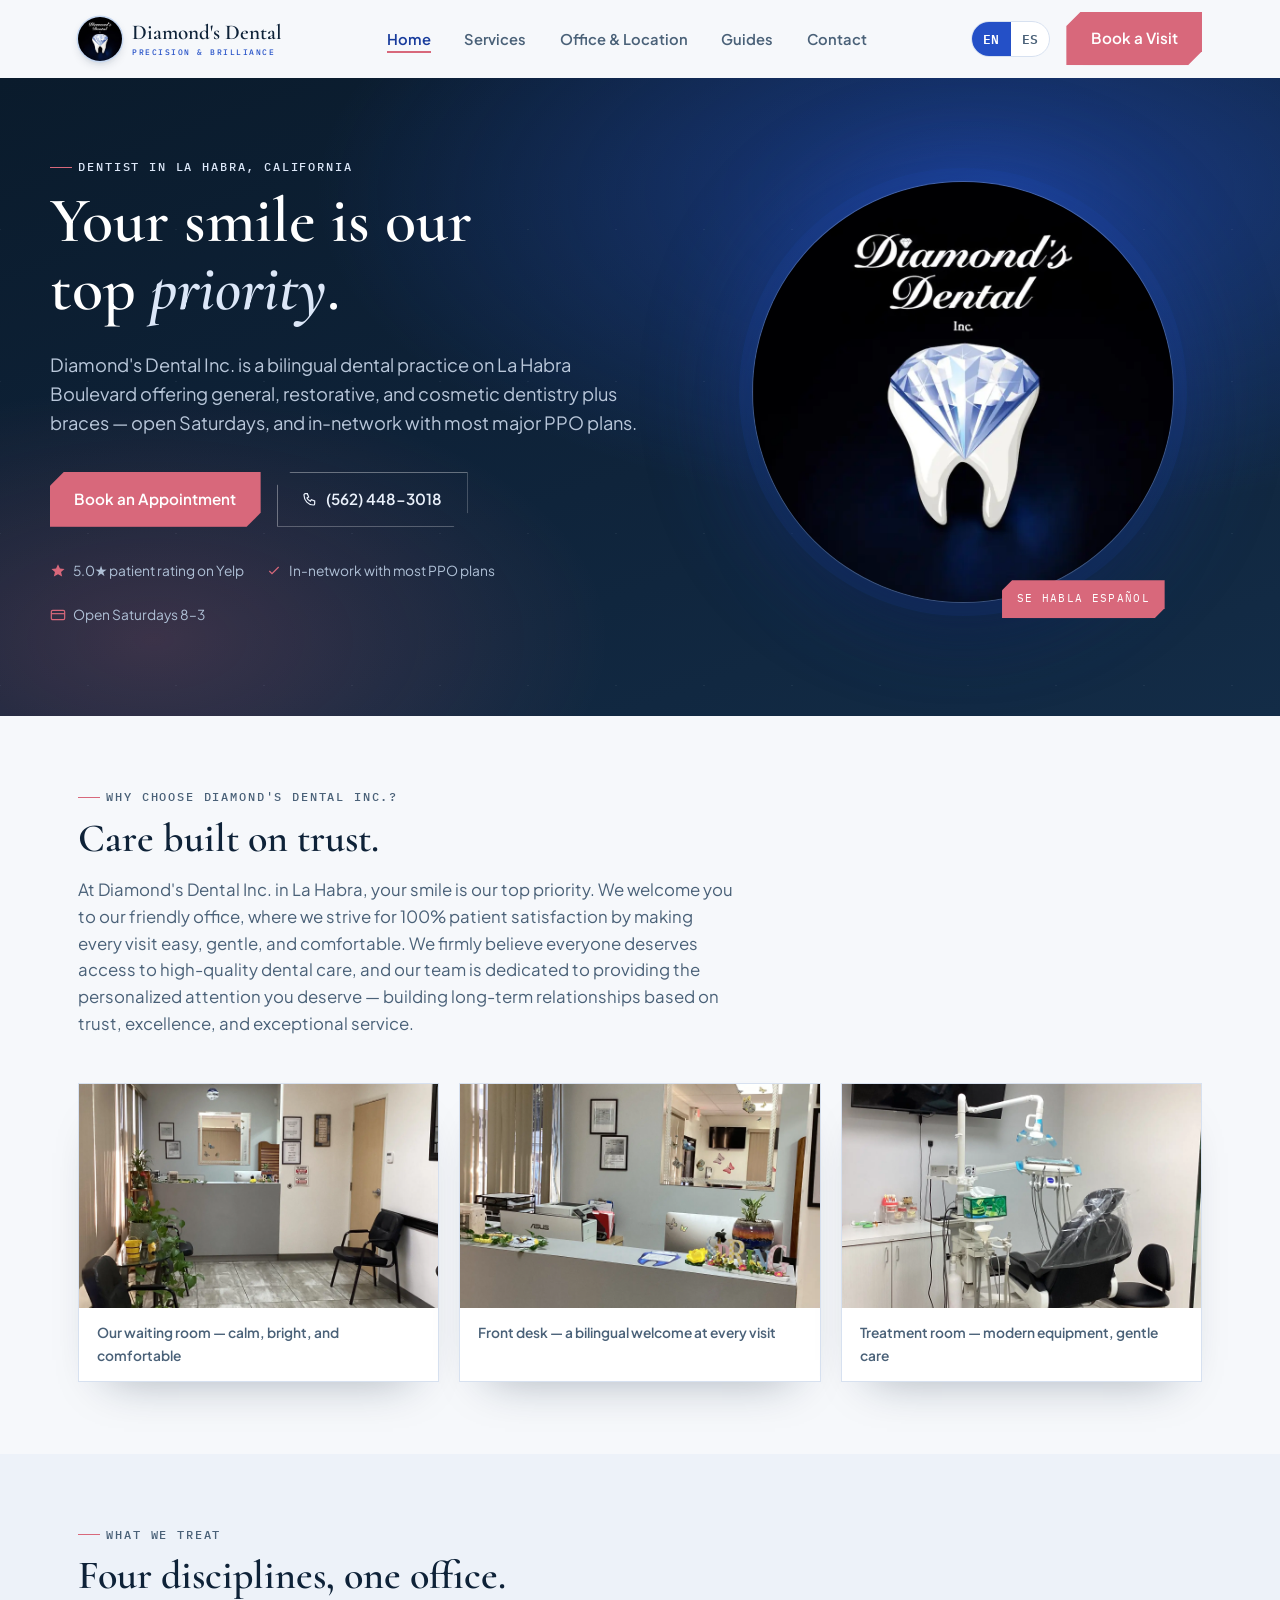
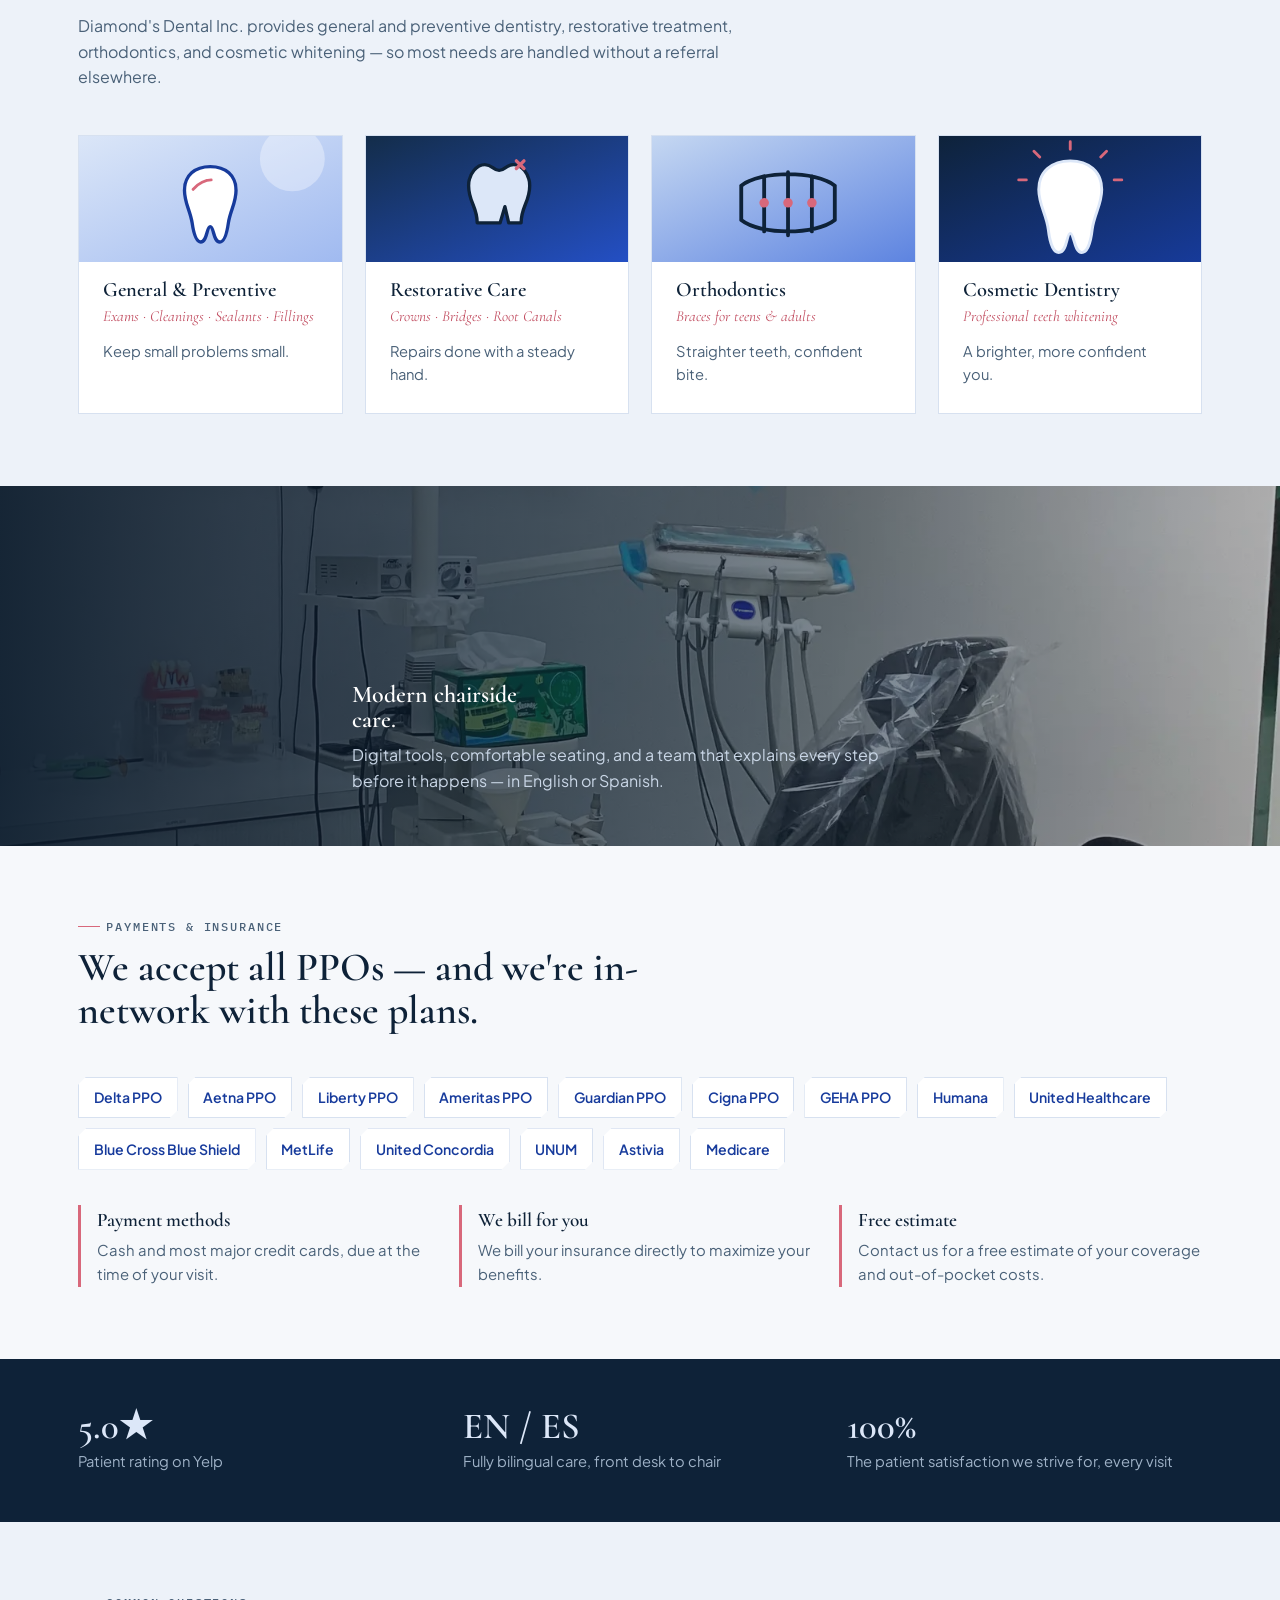
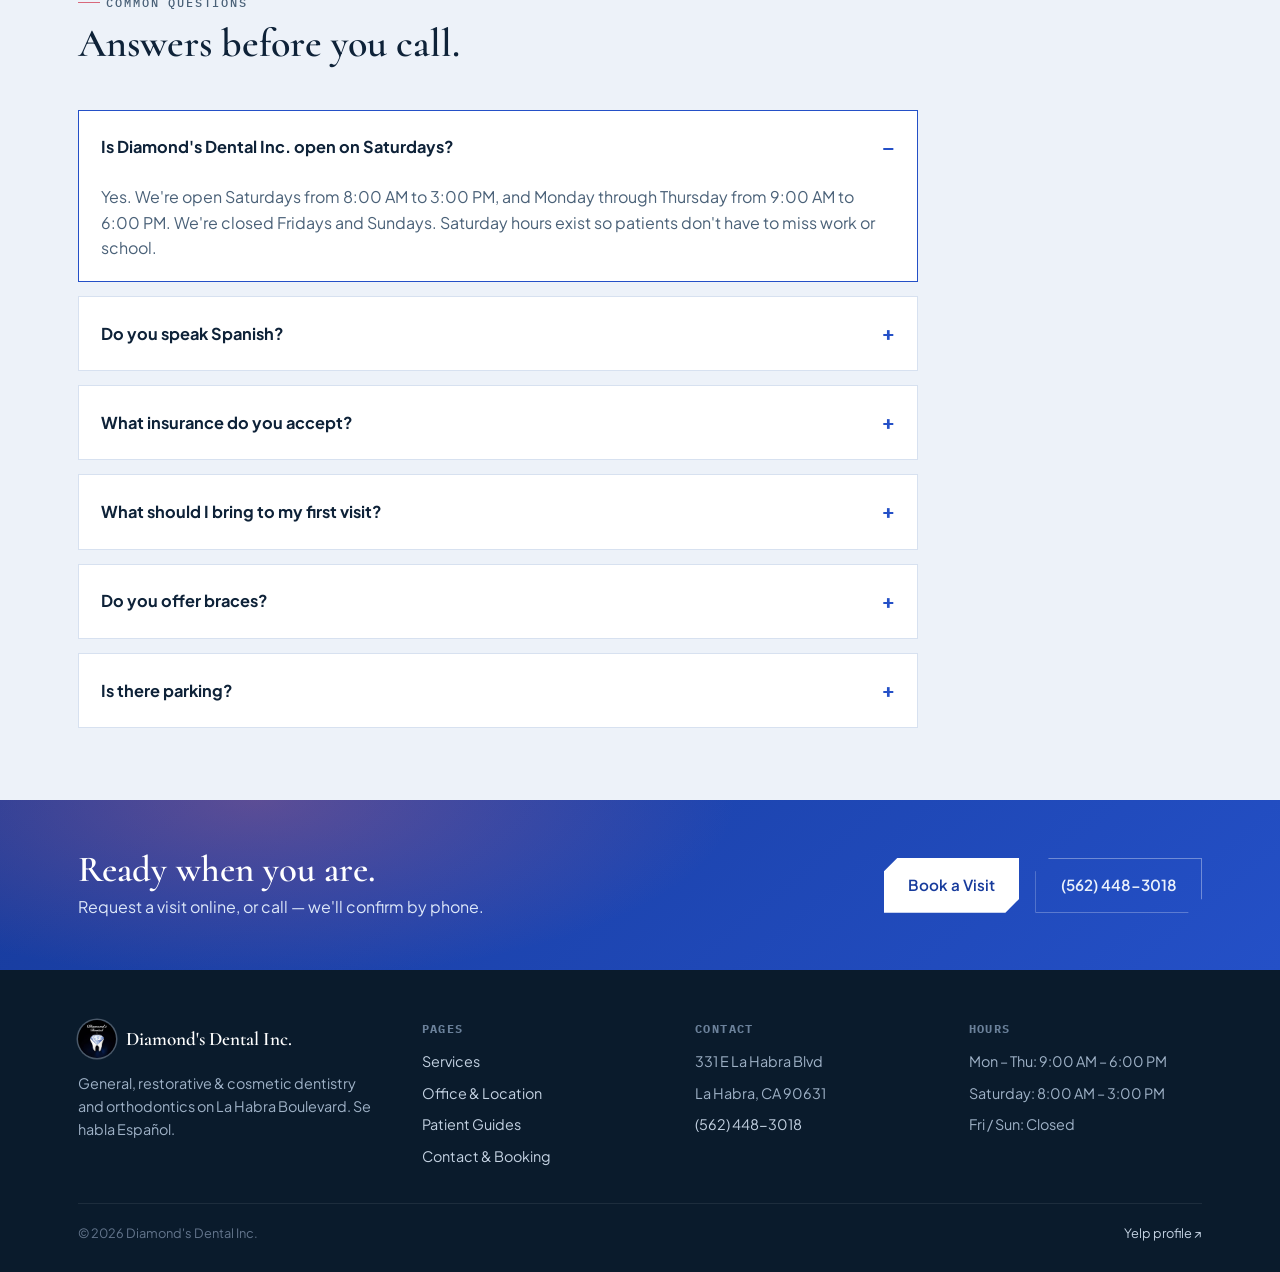
==== commit d5a03b58: "Add knowledge base and four local patient guides - /knowledge hub with CollectionPage + FAQPage sche" ====
--- a/index.html
+++ b/index.html
@@ -112,6 +112,7 @@
 <li><a href="/" aria-current="page"><span data-lang="en">Home</span><span data-lang="es">Inicio</span></a></li>
 <li><a href="/services"><span data-lang="en">Services</span><span data-lang="es">Servicios</span></a></li>
 <li><a href="/office"><span data-lang="en">Office &amp; Location</span><span data-lang="es">Consultorio</span></a></li>
+<li><a href="/knowledge"><span data-lang="en">Guides</span><span data-lang="es">Guías</span></a></li>
 <li><a href="/contact"><span data-lang="en">Contact</span><span data-lang="es">Contacto</span></a></li>
 </ul>
 <div class="nav-right">
@@ -265,7 +266,7 @@
 <div class="foot-brand"><img src="/assets/logo.webp" width="38" height="38" loading="lazy" alt=""><span>Diamond's Dental Inc.</span></div>
 <p style="max-width:34ch;font-size:.9rem">General, restorative &amp; cosmetic dentistry and orthodontics on La Habra Boulevard. Se habla Español.</p>
 </div>
-<div><h4>Pages</h4><ul><li><a href="/services">Services</a></li><li><a href="/office">Office &amp; Location</a></li><li><a href="/contact">Contact &amp; Booking</a></li></ul></div>
+<div><h4>Pages</h4><ul><li><a href="/services">Services</a></li><li><a href="/office">Office &amp; Location</a></li><li><a href="/knowledge">Patient Guides</a></li><li><a href="/contact">Contact &amp; Booking</a></li></ul></div>
 <div><h4>Contact</h4><ul><li>331 E La Habra Blvd</li><li>La Habra, CA 90631</li><li><a href="tel:+15624483018">(562) 448-3018</a></li></ul></div>
 <div><h4>Hours</h4><ul><li>Mon – Thu: 9:00 AM – 6:00 PM</li><li>Saturday: 8:00 AM – 3:00 PM</li><li>Fri / Sun: Closed</li></ul></div>
 </div>
--- a/style.css
+++ b/style.css
@@ -225,3 +225,36 @@
 [data-lang="es"]{display:none}
 html[data-active-lang="es"] [data-lang="es"]{display:inline}
 html[data-active-lang="es"] [data-lang="en"]{display:none}
+
+/* ---------- knowledge base ---------- */
+.kb-grid{display:grid;grid-template-columns:repeat(2,1fr);gap:22px}
+@media(max-width:820px){.kb-grid{grid-template-columns:1fr}}
+.kb-card{display:block;background:#fff;border:1px solid var(--line);padding:30px 28px 26px;text-decoration:none;color:inherit;transition:.2s}
+.kb-card:hover{transform:translateY(-4px);border-color:var(--brilliant);box-shadow:0 22px 44px -28px rgba(14,34,56,.32)}
+.kb-card h3{font-size:1.42rem;margin-bottom:.35em}
+.kb-card p{color:var(--ink-soft);font-size:.95rem;margin:0 0 1.1em}
+.kb-more{font-family:'IBM Plex Mono',monospace;font-size:.72rem;letter-spacing:.1em;text-transform:uppercase;color:var(--brilliant);font-weight:500}
+
+/* ---------- article ---------- */
+.article{max-width:800px}
+.crumbs{font-size:.8rem;color:var(--ink-soft);margin-bottom:2em;display:flex;flex-wrap:wrap;gap:.5em;align-items:center}
+.crumbs a{color:var(--brilliant-dark);text-decoration:none}
+.crumbs a:hover{text-decoration:underline}
+.crumbs span[aria-current]{color:var(--ink-soft)}
+.article h1{font-size:clamp(2.1rem,4.4vw,3rem);margin-bottom:.3em}
+.article .dek{font-size:1.15rem;color:var(--ink-soft);max-width:62ch;margin:0 0 1.4em}
+.byline{font-size:.82rem;color:var(--ink-soft);border-top:1px solid var(--line);border-bottom:1px solid var(--line);padding:.9em 0;margin:0 0 2.4em}
+.byline a{text-decoration:none;font-weight:600}
+.prose h2{font-size:clamp(1.5rem,2.6vw,1.95rem);margin:1.9em 0 .5em}
+.prose p{margin:0 0 1.15em}
+.prose ul{margin:0 0 1.4em;padding-left:1.2em;display:grid;gap:.6em}
+.prose li{padding-left:.2em}
+.prose li::marker{color:var(--rose)}
+.prose .lead-answer{background:var(--ice);border-left:3px solid var(--brilliant);padding:1.2em 1.4em;margin-bottom:2em;font-size:1.02rem}
+.prose .disclaimer{font-size:.88rem;color:var(--ink-soft);border-top:1px solid var(--line);padding-top:1.2em;margin-top:2em}
+.article h2{margin-top:2.4em}
+.related{margin-top:3em;border-top:1px solid var(--line);padding-top:1.6em}
+.related h2{font-size:1.3rem;margin-top:0}
+.related ul{list-style:none;margin:0;padding:0;display:grid;gap:.7em}
+.related a{font-weight:600;text-decoration:none}
+.related a:hover{text-decoration:underline}
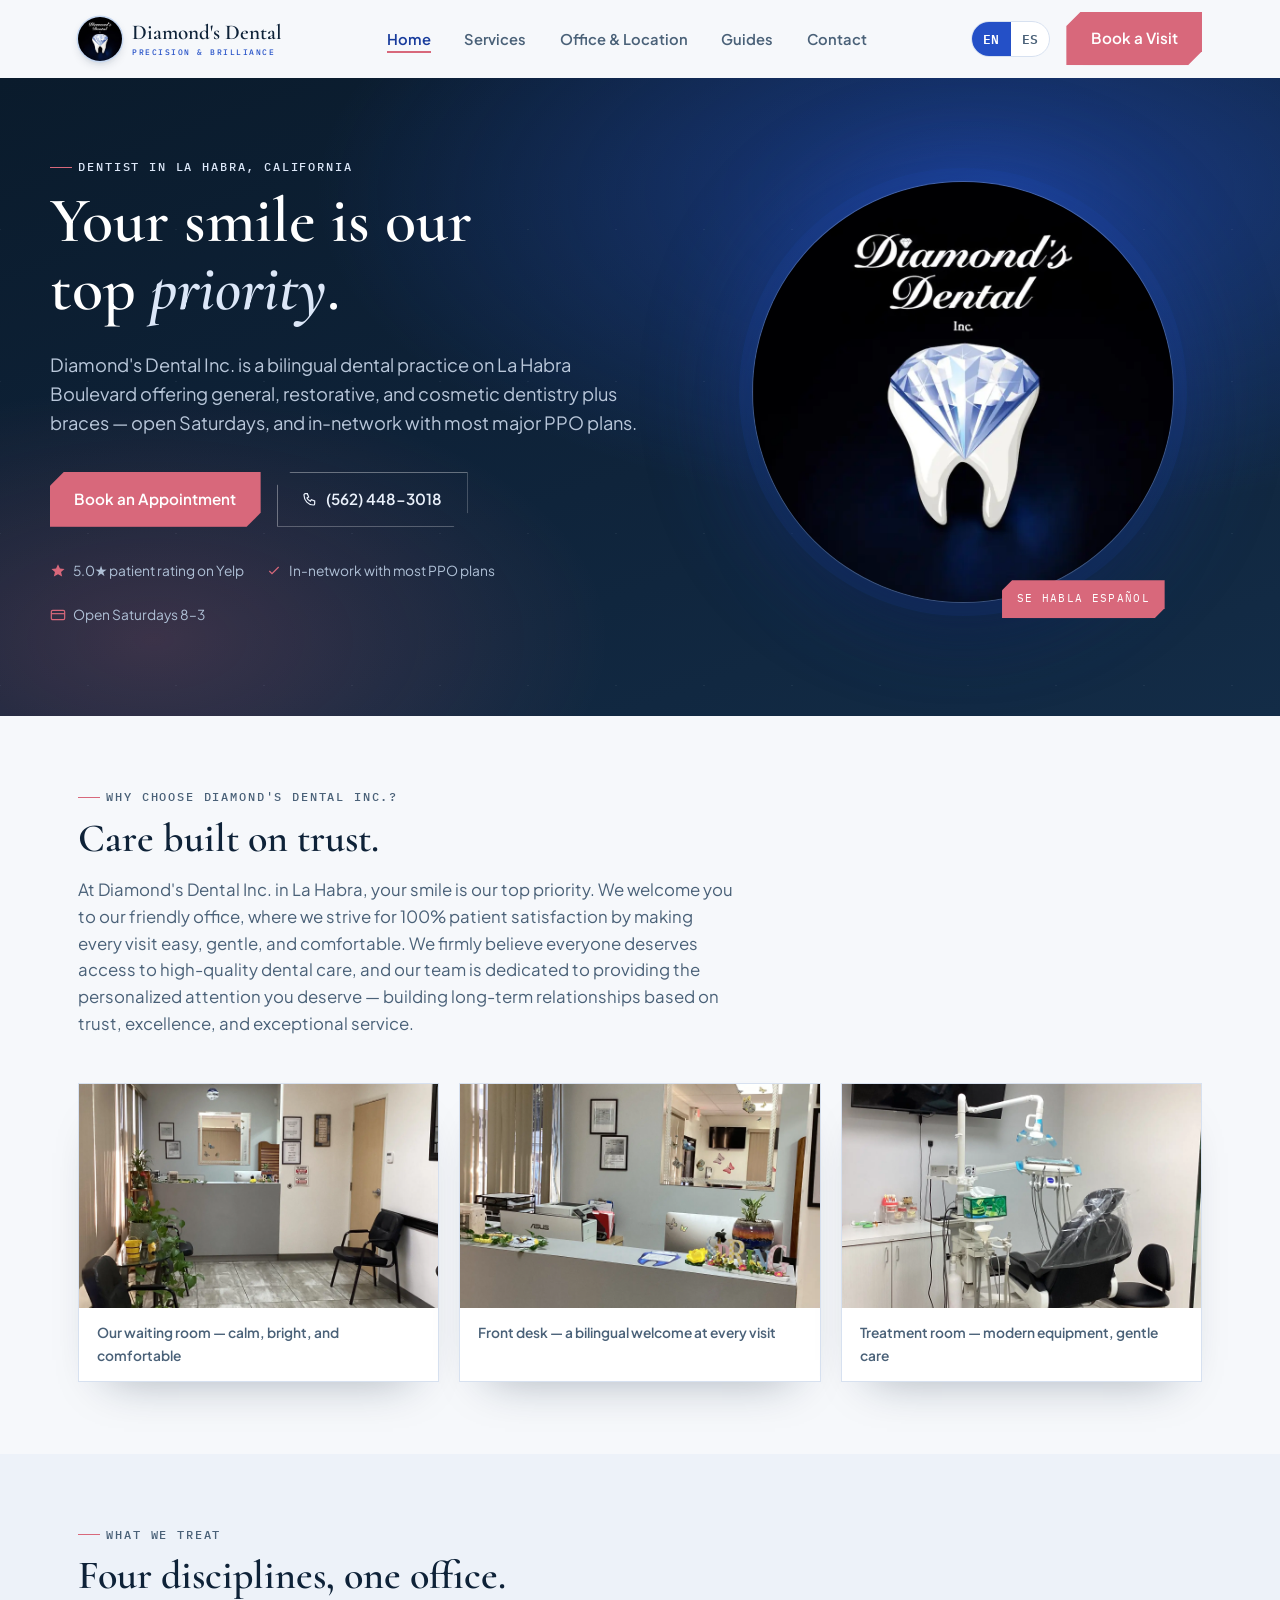
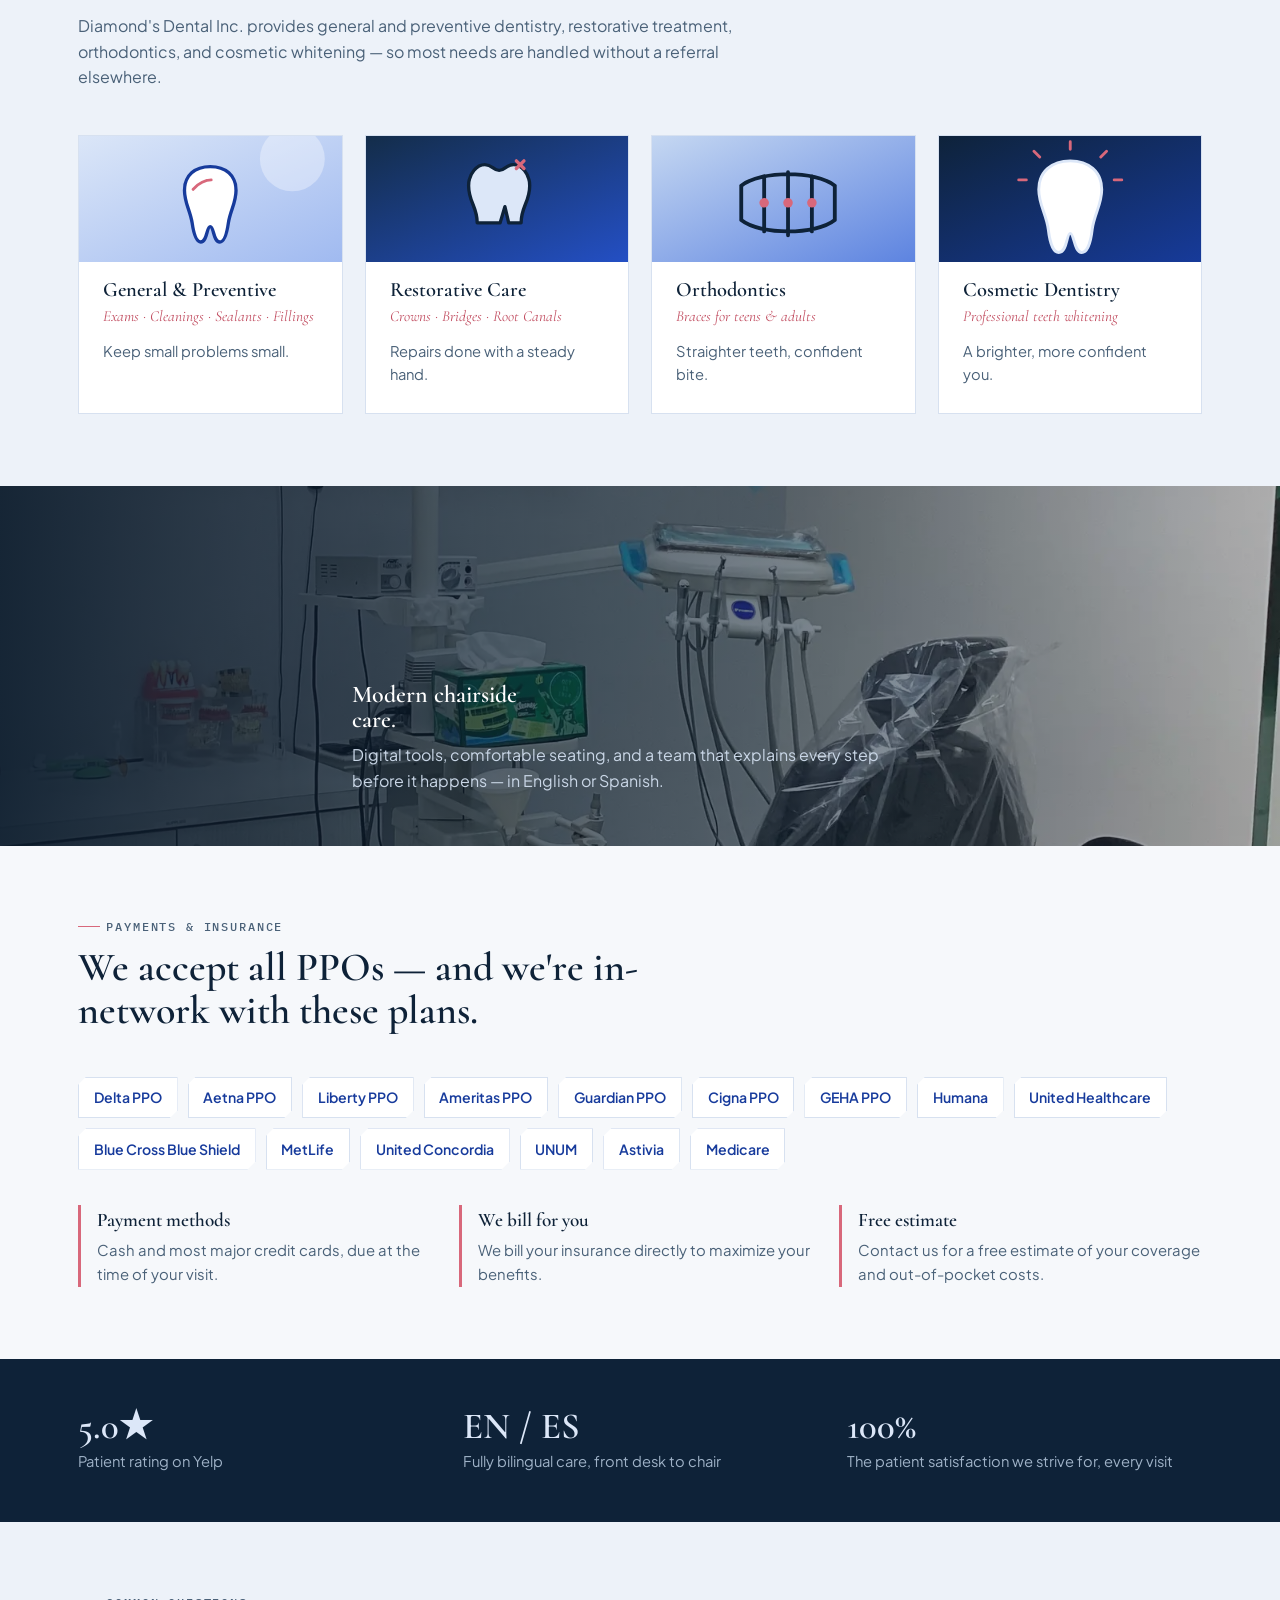
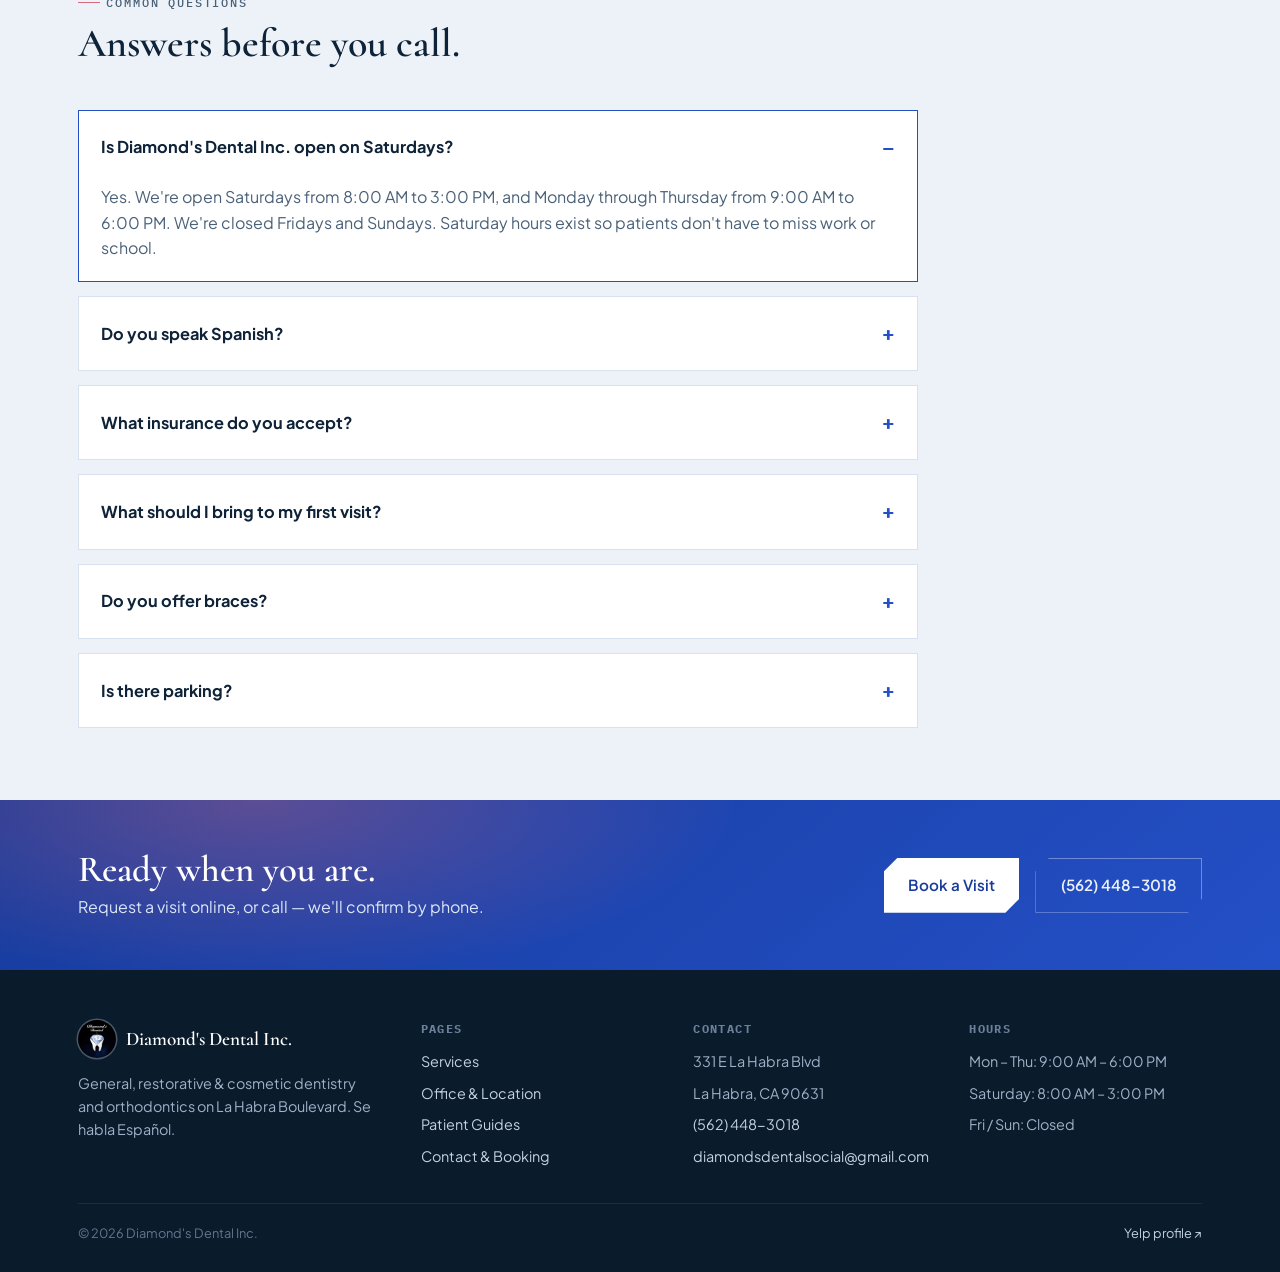
==== commit b58b72a9: "Wire office email diamondsdentalsocial@gmail.com - Appointment form now sends to the real office inb" ====
--- a/index.html
+++ b/index.html
@@ -33,6 +33,7 @@
       "name": "Diamond's Dental Inc.",
       "url": "https://diamonds-dental-la-habra.vercel.app/",
       "telephone": "+1-562-448-3018",
+      "email": "diamondsdentalsocial@gmail.com",
       "image": "https://diamonds-dental-la-habra.vercel.app/assets/waiting-room.webp",
       "logo": "https://diamonds-dental-la-habra.vercel.app/assets/logo.webp",
       "priceRange": "$$",
@@ -267,7 +268,7 @@
 <p style="max-width:34ch;font-size:.9rem">General, restorative &amp; cosmetic dentistry and orthodontics on La Habra Boulevard. Se habla Español.</p>
 </div>
 <div><h4>Pages</h4><ul><li><a href="/services">Services</a></li><li><a href="/office">Office &amp; Location</a></li><li><a href="/knowledge">Patient Guides</a></li><li><a href="/contact">Contact &amp; Booking</a></li></ul></div>
-<div><h4>Contact</h4><ul><li>331 E La Habra Blvd</li><li>La Habra, CA 90631</li><li><a href="tel:+15624483018">(562) 448-3018</a></li></ul></div>
+<div><h4>Contact</h4><ul><li>331 E La Habra Blvd</li><li>La Habra, CA 90631</li><li><a href="tel:+15624483018">(562) 448-3018</a></li><li><a href="mailto:diamondsdentalsocial@gmail.com">diamondsdentalsocial@gmail.com</a></li></ul></div>
 <div><h4>Hours</h4><ul><li>Mon – Thu: 9:00 AM – 6:00 PM</li><li>Saturday: 8:00 AM – 3:00 PM</li><li>Fri / Sun: Closed</li></ul></div>
 </div>
 <div class="foot-bottom"><span>© <span id="yr"></span> Diamond's Dental Inc.</span><a href="https://www.yelp.com/biz/diamond-dental-la-habra-4" target="_blank" rel="noopener">Yelp profile ↗</a></div>
